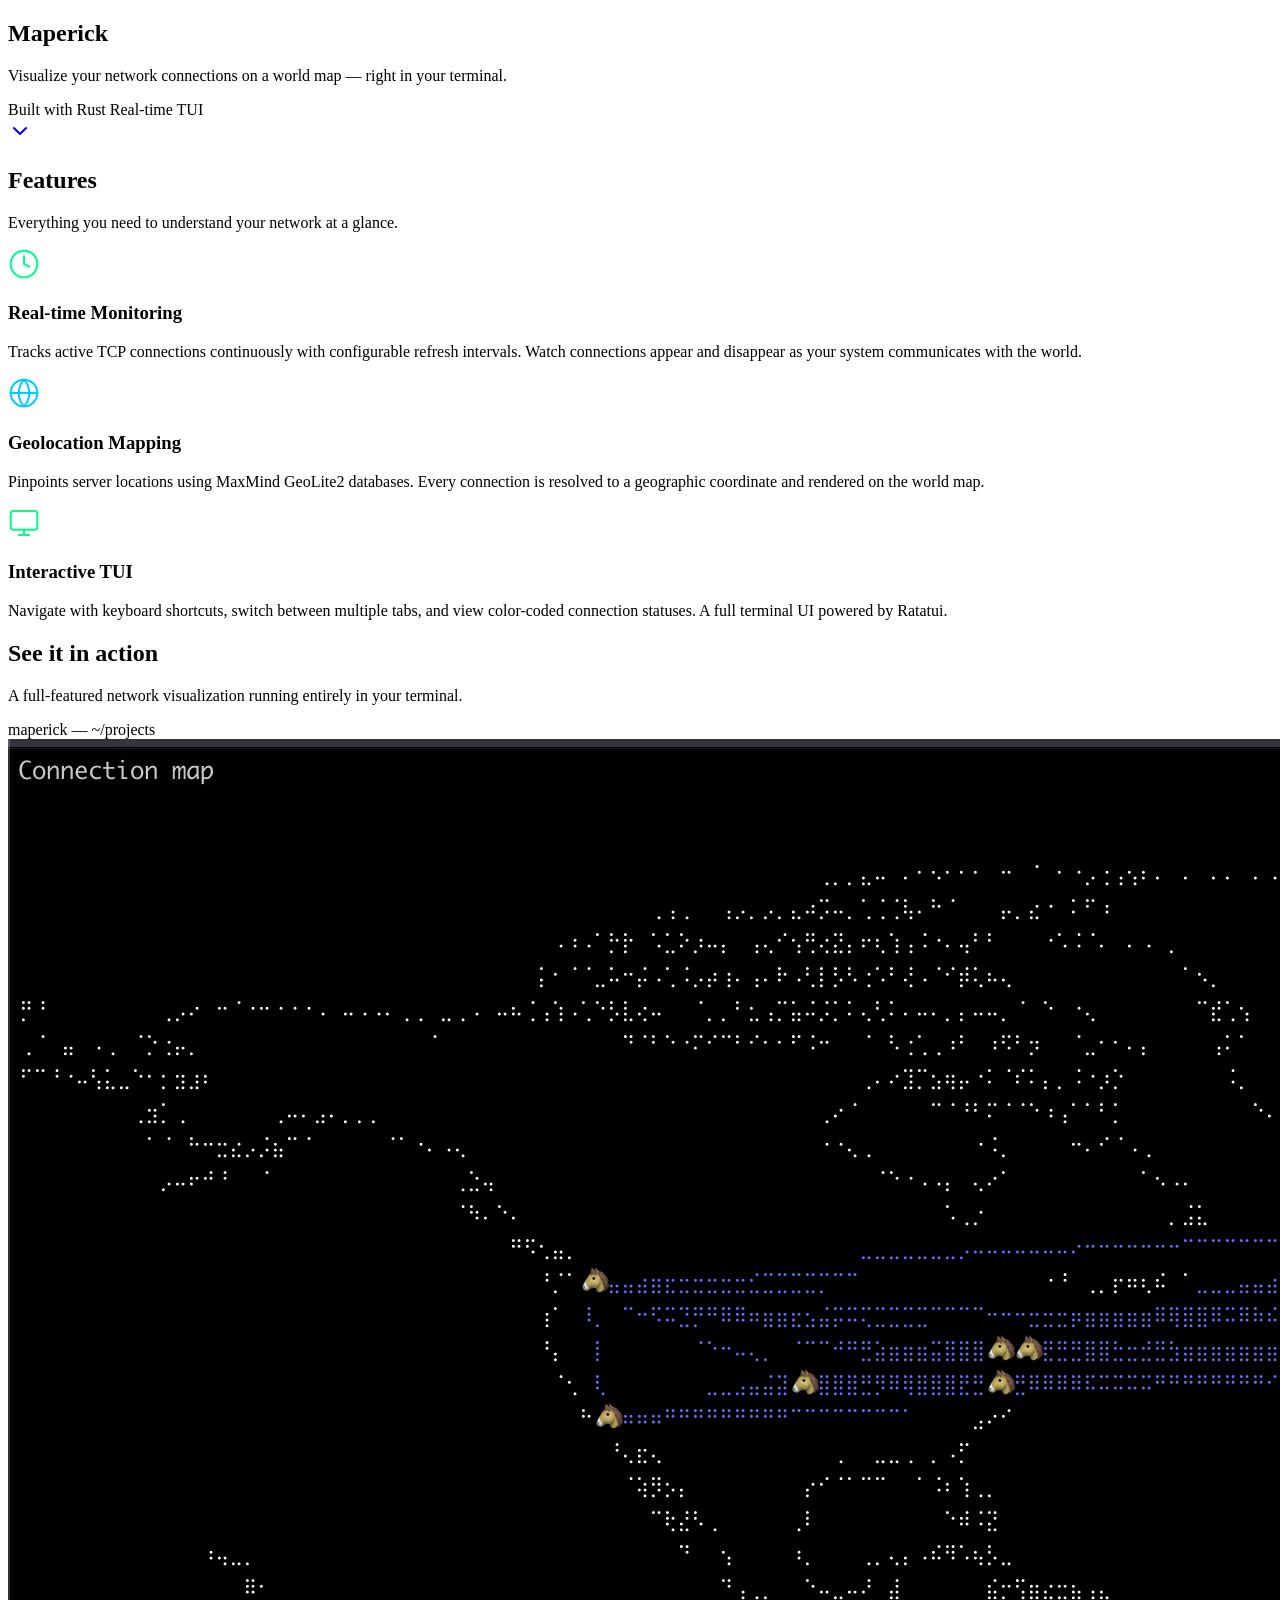
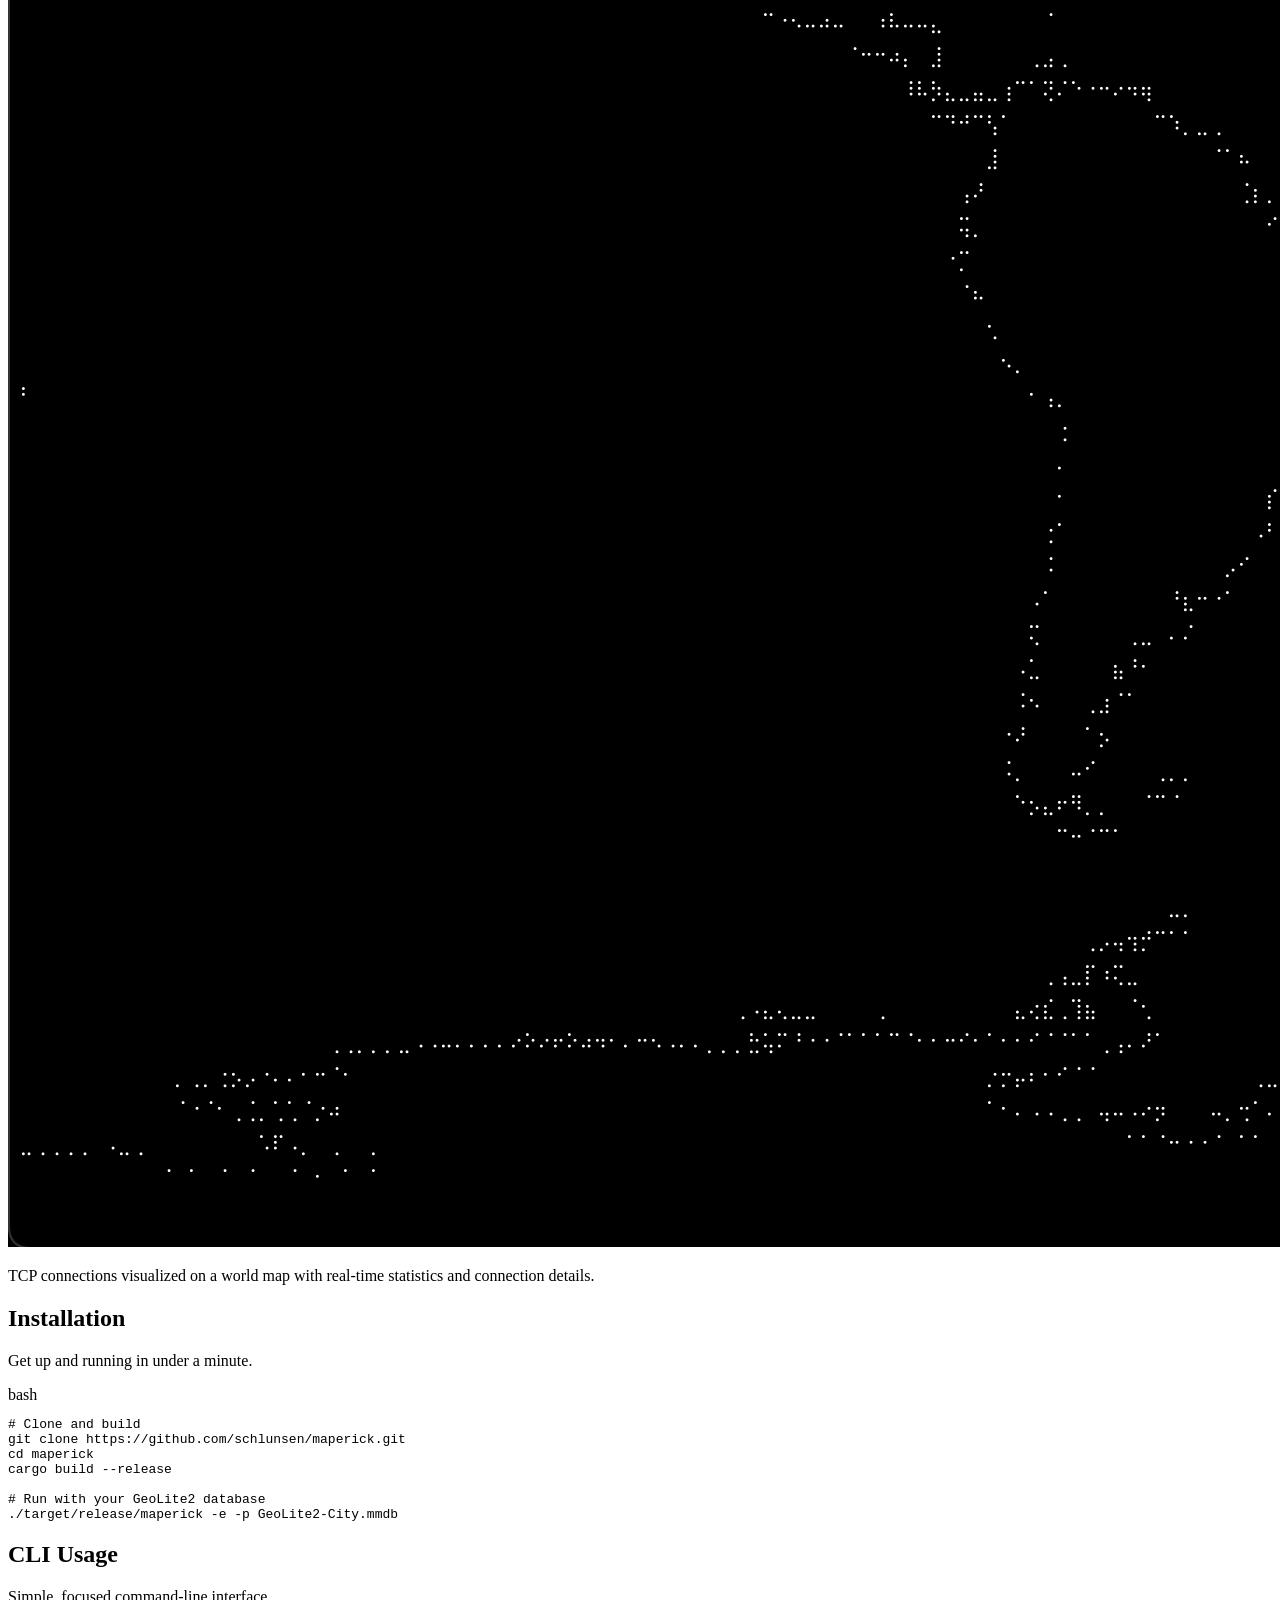
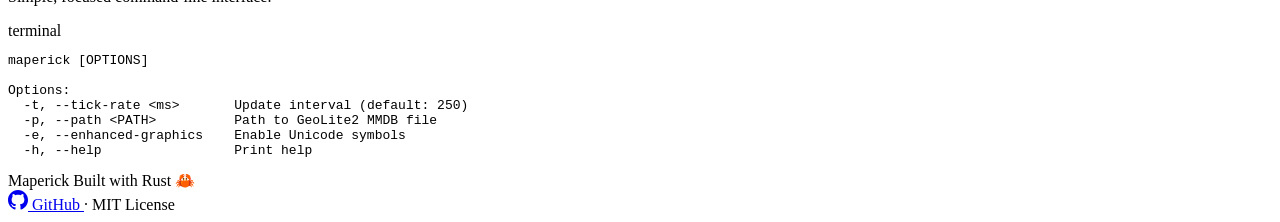
==== docs/index.html @ 67918efa "Merge update-deps: resolve Cargo.toml conflicts, combine ratatui + dep updates Co-Authored-By: Claud" ====
<!DOCTYPE html>
<html lang="en">
<head>
  <meta charset="UTF-8">
  <meta name="viewport" content="width=device-width, initial-scale=1.0">
  <title>Maperick — Visualize TCP Connections on a World Map</title>
  <meta name="description" content="A Rust CLI/TUI tool that visualizes active TCP connections on a world map in real-time, right in your terminal.">
  <meta name="keywords" content="rust, tui, terminal, tcp, network, geolocation, cli, world map, connections">
  <meta name="author" content="schlunsen">

  <!-- Open Graph -->
  <meta property="og:title" content="Maperick — Real-time TCP Connection Visualizer">
  <meta property="og:description" content="Visualize your network connections on a world map — right in your terminal. Built with Rust.">
  <meta property="og:type" content="website">
  <meta property="og:image" content=".github/screenshot.png">

  <!-- Favicon: globe emoji as SVG data URI -->
  <link rel="icon" href="data:image/svg+xml,<svg xmlns='http://www.w3.org/2000/svg' viewBox='0 0 100 100'><text y='.9em' font-size='90'>🌍</text></svg>">

  <!-- Google Fonts: Inter -->
  <link rel="preconnect" href="https://fonts.googleapis.com">
  <link rel="preconnect" href="https://fonts.gstatic.com" crossorigin>
  <link href="https://fonts.googleapis.com/css2?family=Inter:wght@300;400;500;600;700;800&family=JetBrains+Mono:wght@400;500&display=swap" rel="stylesheet">

  <link rel="stylesheet" href="css/style.css">
</head>
<body>

  <!-- ========== HERO ========== -->
  <section id="hero" class="hero">
    <div id="globe-container"></div>
    <div class="hero-content">
      <h1 class="hero-title">Maperick</h1>
      <p class="hero-tagline">Visualize your network connections on a world map &mdash; right in your terminal.</p>
      <div class="hero-badges">
        <span class="badge">Built with Rust</span>
        <span class="badge badge-accent">Real-time TUI</span>
      </div>
      <a href="#features" class="scroll-indicator" aria-label="Scroll down">
        <svg width="24" height="24" viewBox="0 0 24 24" fill="none" stroke="currentColor" stroke-width="2" stroke-linecap="round" stroke-linejoin="round">
          <polyline points="6 9 12 15 18 9"></polyline>
        </svg>
      </a>
    </div>
  </section>

  <!-- ========== FEATURES ========== -->
  <section id="features" class="section features">
    <div class="container">
      <h2 class="section-title">Features</h2>
      <p class="section-subtitle">Everything you need to understand your network at a glance.</p>
      <div class="features-grid">
        <div class="feature-card fade-in">
          <div class="feature-icon">
            <svg width="32" height="32" viewBox="0 0 24 24" fill="none" stroke="#00ff88" stroke-width="1.5" stroke-linecap="round" stroke-linejoin="round">
              <circle cx="12" cy="12" r="10"></circle>
              <polyline points="12 6 12 12 16 14"></polyline>
            </svg>
          </div>
          <h3>Real-time Monitoring</h3>
          <p>Tracks active TCP connections continuously with configurable refresh intervals. Watch connections appear and disappear as your system communicates with the world.</p>
        </div>
        <div class="feature-card fade-in">
          <div class="feature-icon">
            <svg width="32" height="32" viewBox="0 0 24 24" fill="none" stroke="#00ccff" stroke-width="1.5" stroke-linecap="round" stroke-linejoin="round">
              <circle cx="12" cy="12" r="10"></circle>
              <line x1="2" y1="12" x2="22" y2="12"></line>
              <path d="M12 2a15.3 15.3 0 0 1 4 10 15.3 15.3 0 0 1-4 10 15.3 15.3 0 0 1-4-10 15.3 15.3 0 0 1 4-10z"></path>
            </svg>
          </div>
          <h3>Geolocation Mapping</h3>
          <p>Pinpoints server locations using MaxMind GeoLite2 databases. Every connection is resolved to a geographic coordinate and rendered on the world map.</p>
        </div>
        <div class="feature-card fade-in">
          <div class="feature-icon">
            <svg width="32" height="32" viewBox="0 0 24 24" fill="none" stroke="#00ff88" stroke-width="1.5" stroke-linecap="round" stroke-linejoin="round">
              <rect x="2" y="3" width="20" height="14" rx="2" ry="2"></rect>
              <line x1="8" y1="21" x2="16" y2="21"></line>
              <line x1="12" y1="17" x2="12" y2="21"></line>
            </svg>
          </div>
          <h3>Interactive TUI</h3>
          <p>Navigate with keyboard shortcuts, switch between multiple tabs, and view color-coded connection statuses. A full terminal UI powered by Ratatui.</p>
        </div>
      </div>
    </div>
  </section>

  <!-- ========== DEMO / SCREENSHOT ========== -->
  <section id="demo" class="section demo">
    <div class="container">
      <h2 class="section-title">See it in action</h2>
      <p class="section-subtitle">A full-featured network visualization running entirely in your terminal.</p>
      <div class="terminal-window fade-in">
        <div class="terminal-header">
          <div class="terminal-dots">
            <span class="dot dot-red"></span>
            <span class="dot dot-yellow"></span>
            <span class="dot dot-green"></span>
          </div>
          <span class="terminal-title">maperick &mdash; ~/projects</span>
        </div>
        <div class="terminal-body">
          <img src="../.github/screenshot.png" alt="Maperick TUI showing a world map with active TCP connections, connection table, and network statistics" class="screenshot">
        </div>
      </div>
      <p class="caption">TCP connections visualized on a world map with real-time statistics and connection details.</p>
    </div>
  </section>

  <!-- ========== INSTALLATION ========== -->
  <section id="installation" class="section installation">
    <div class="container">
      <h2 class="section-title">Installation</h2>
      <p class="section-subtitle">Get up and running in under a minute.</p>
      <div class="code-window fade-in">
        <div class="code-header">
          <div class="terminal-dots">
            <span class="dot dot-red"></span>
            <span class="dot dot-yellow"></span>
            <span class="dot dot-green"></span>
          </div>
          <span class="code-lang">bash</span>
        </div>
        <pre class="code-block"><code><span class="code-comment"># Clone and build</span>
<span class="code-cmd">git clone</span> https://github.com/schlunsen/maperick.git
<span class="code-cmd">cd</span> maperick
<span class="code-cmd">cargo build</span> --release

<span class="code-comment"># Run with your GeoLite2 database</span>
<span class="code-cmd">./target/release/maperick</span> -e -p GeoLite2-City.mmdb</code></pre>
      </div>
    </div>
  </section>

  <!-- ========== CLI USAGE ========== -->
  <section id="usage" class="section usage">
    <div class="container">
      <h2 class="section-title">CLI Usage</h2>
      <p class="section-subtitle">Simple, focused command-line interface.</p>
      <div class="code-window fade-in">
        <div class="code-header">
          <div class="terminal-dots">
            <span class="dot dot-red"></span>
            <span class="dot dot-yellow"></span>
            <span class="dot dot-green"></span>
          </div>
          <span class="code-lang">terminal</span>
        </div>
        <pre class="code-block"><code><span class="code-cmd">maperick</span> [OPTIONS]

<span class="code-heading">Options:</span>
  <span class="code-flag">-t, --tick-rate</span> <span class="code-arg">&lt;ms&gt;</span>       Update interval <span class="code-comment">(default: 250)</span>
  <span class="code-flag">-p, --path</span> <span class="code-arg">&lt;PATH&gt;</span>          Path to GeoLite2 MMDB file
  <span class="code-flag">-e, --enhanced-graphics</span>    Enable Unicode symbols
  <span class="code-flag">-h, --help</span>                 Print help</code></pre>
      </div>
    </div>
  </section>

  <!-- ========== FOOTER ========== -->
  <footer class="footer">
    <div class="container footer-inner">
      <div class="footer-brand">
        <span class="footer-logo">Maperick</span>
        <span class="footer-rust">Built with Rust 🦀</span>
      </div>
      <div class="footer-links">
        <a href="https://github.com/schlunsen/maperick" class="footer-link" target="_blank" rel="noopener noreferrer">
          <svg width="20" height="20" viewBox="0 0 24 24" fill="currentColor">
            <path d="M12 0c-6.626 0-12 5.373-12 12 0 5.302 3.438 9.8 8.207 11.387.599.111.793-.261.793-.577v-2.234c-3.338.726-4.033-1.416-4.033-1.416-.546-1.387-1.333-1.756-1.333-1.756-1.089-.745.083-.729.083-.729 1.205.084 1.839 1.237 1.839 1.237 1.07 1.834 2.807 1.304 3.492.997.107-.775.418-1.305.762-1.604-2.665-.305-5.467-1.334-5.467-5.931 0-1.311.469-2.381 1.236-3.221-.124-.303-.535-1.524.117-3.176 0 0 1.008-.322 3.301 1.23.957-.266 1.983-.399 3.003-.404 1.02.005 2.047.138 3.006.404 2.291-1.552 3.297-1.23 3.297-1.23.653 1.653.242 2.874.118 3.176.77.84 1.235 1.911 1.235 3.221 0 4.609-2.807 5.624-5.479 5.921.43.372.823 1.102.823 2.222v3.293c0 .319.192.694.801.576 4.765-1.589 8.199-6.086 8.199-11.386 0-6.627-5.373-12-12-12z"/>
          </svg>
          GitHub
        </a>
        <span class="footer-divider">&middot;</span>
        <span class="footer-license">MIT License</span>
      </div>
    </div>
  </footer>

  <!-- Three.js Globe -->
  <script type="module" src="js/globe.js"></script>

  <!-- Scroll-triggered fade-in animations -->
  <script>
    document.addEventListener('DOMContentLoaded', () => {
      const observer = new IntersectionObserver((entries) => {
        entries.forEach(entry => {
          if (entry.isIntersecting) {
            entry.target.classList.add('visible');
          }
        });
      }, { threshold: 0.1, rootMargin: '0px 0px -40px 0px' });

      document.querySelectorAll('.fade-in').forEach(el => observer.observe(el));
    });
  </script>

</body>
</html>
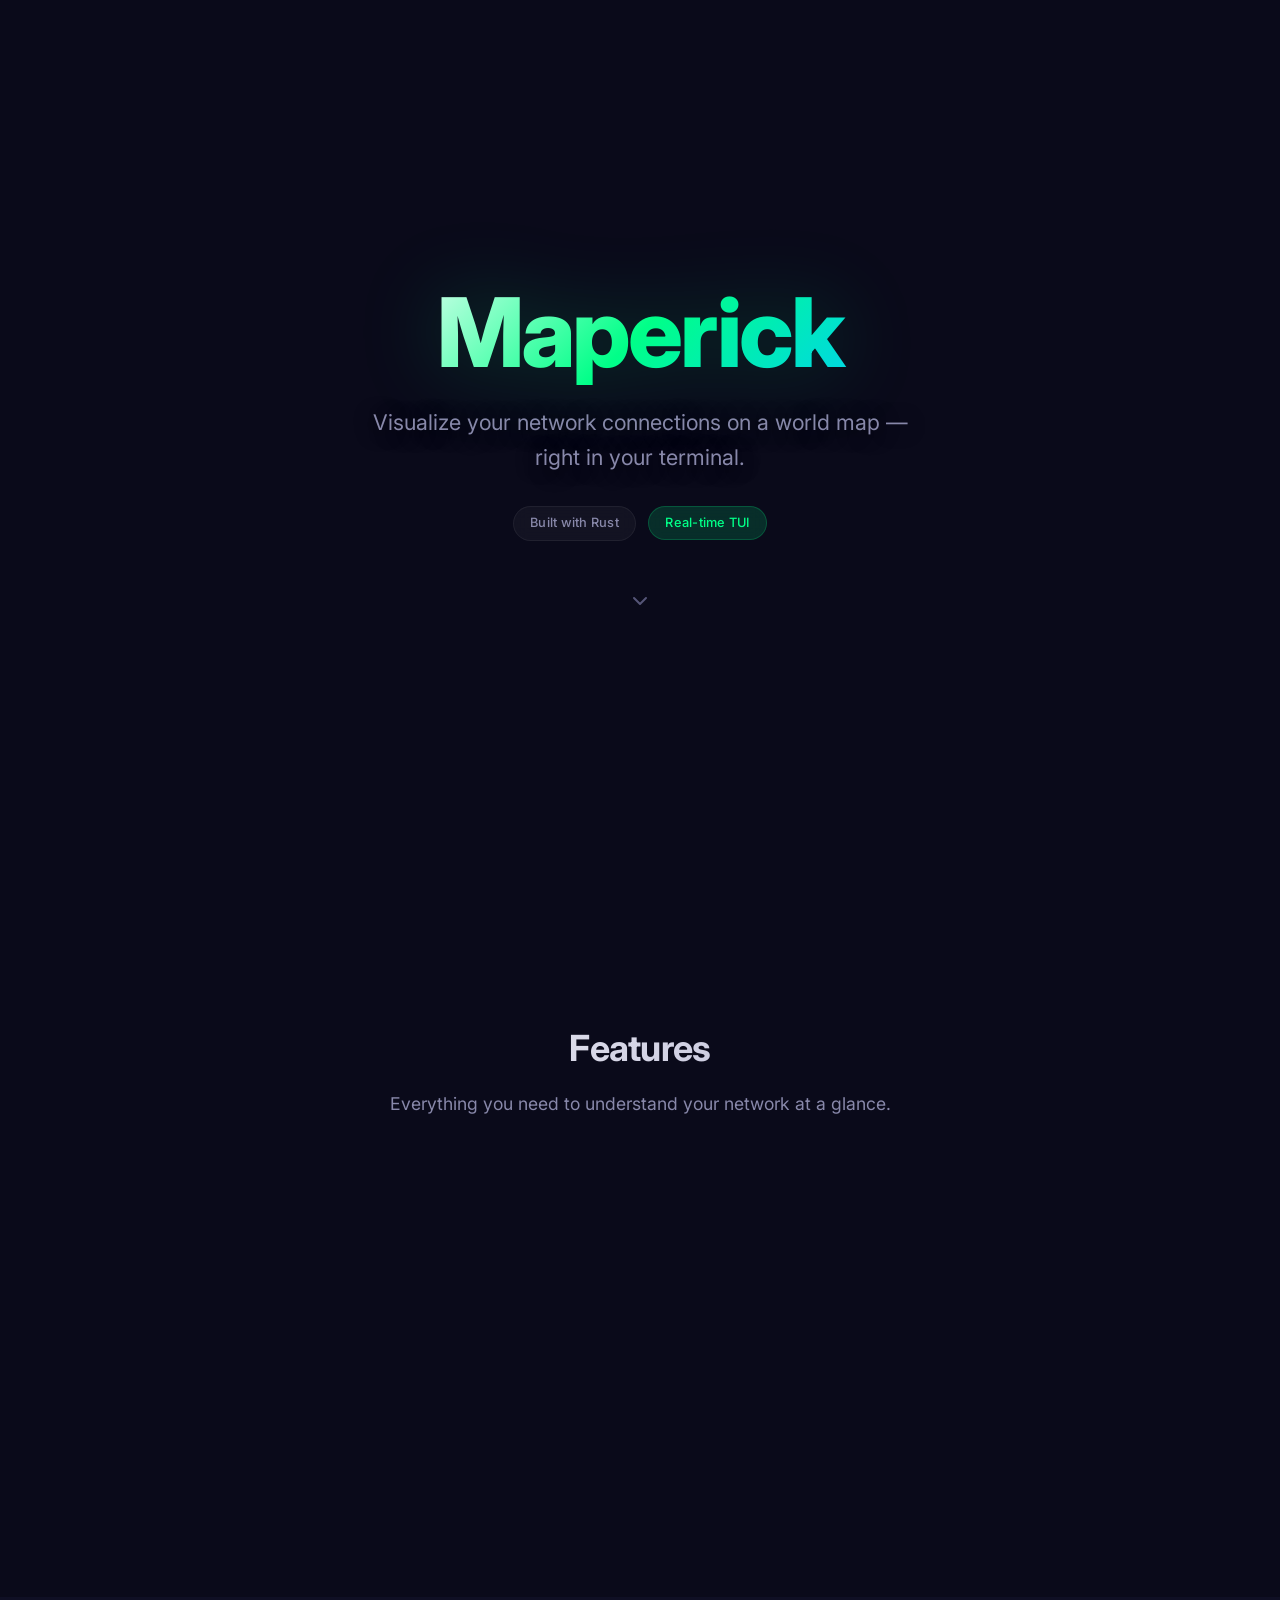
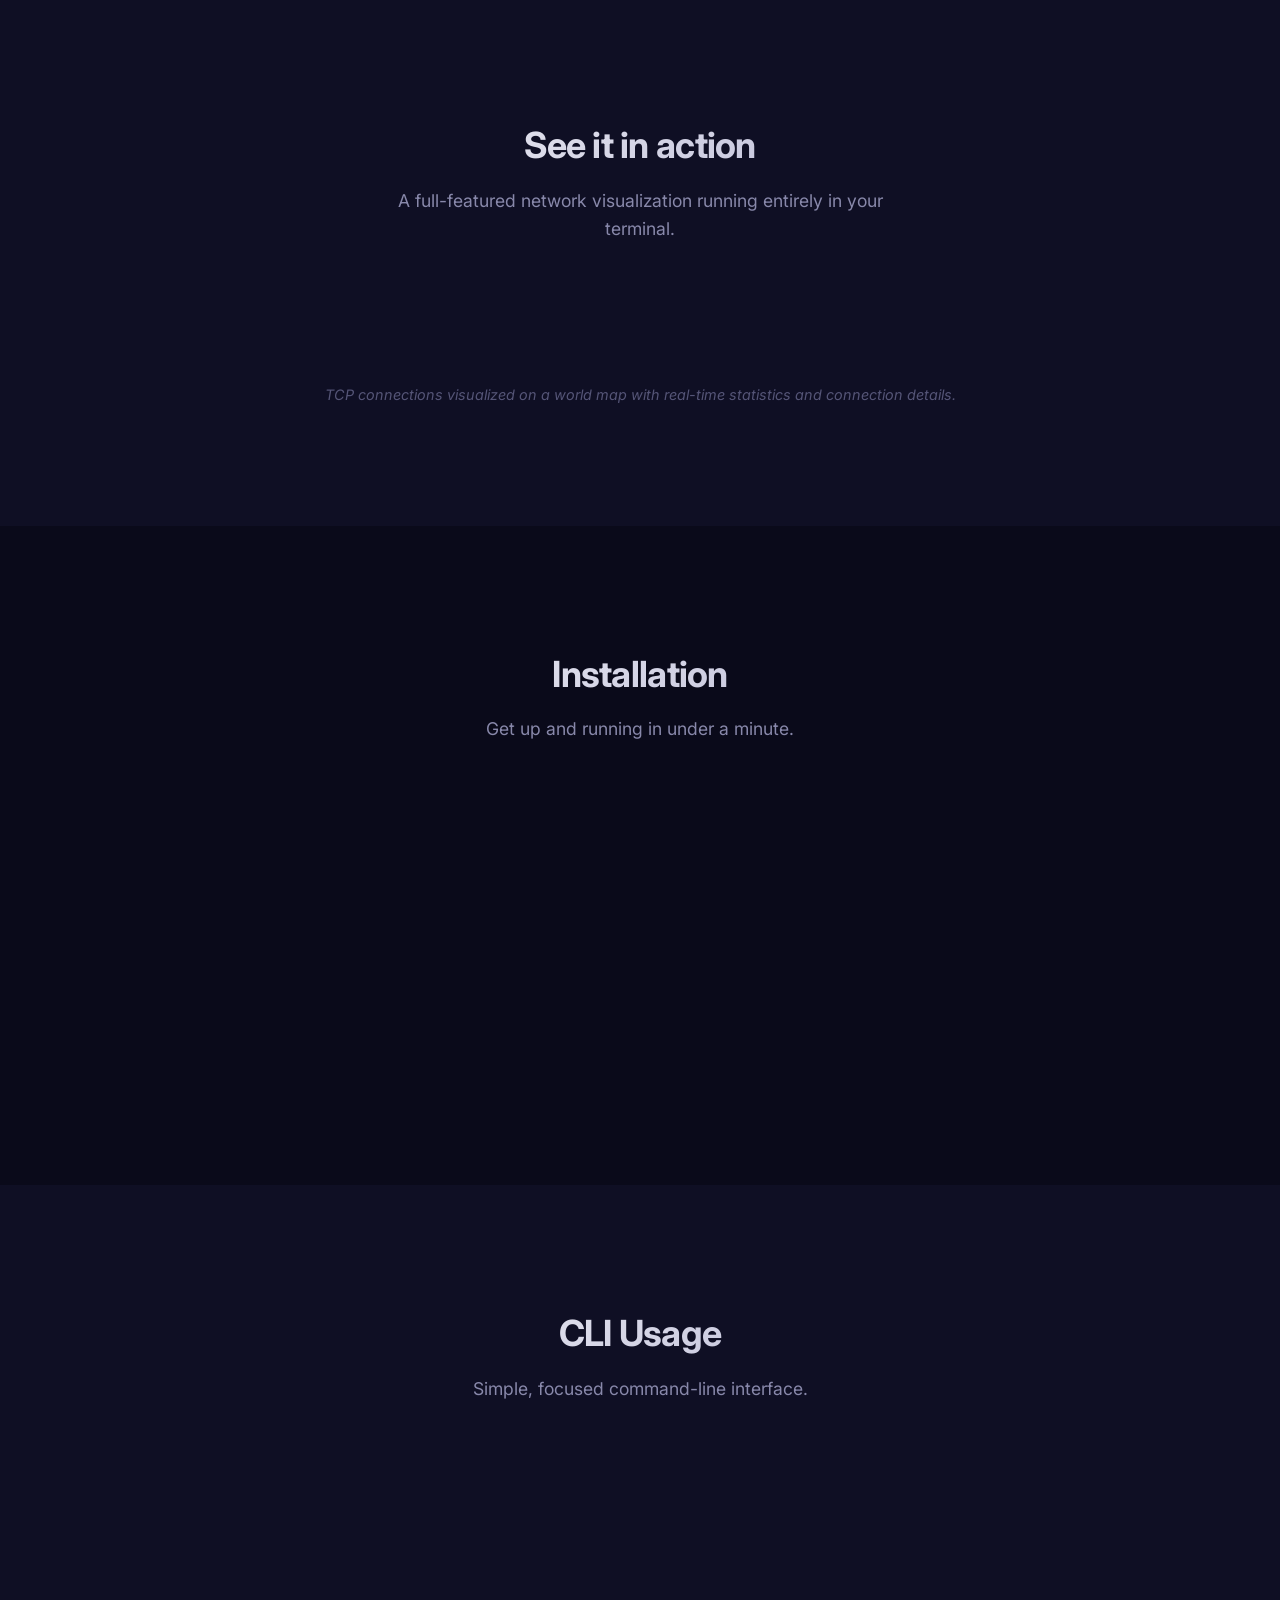
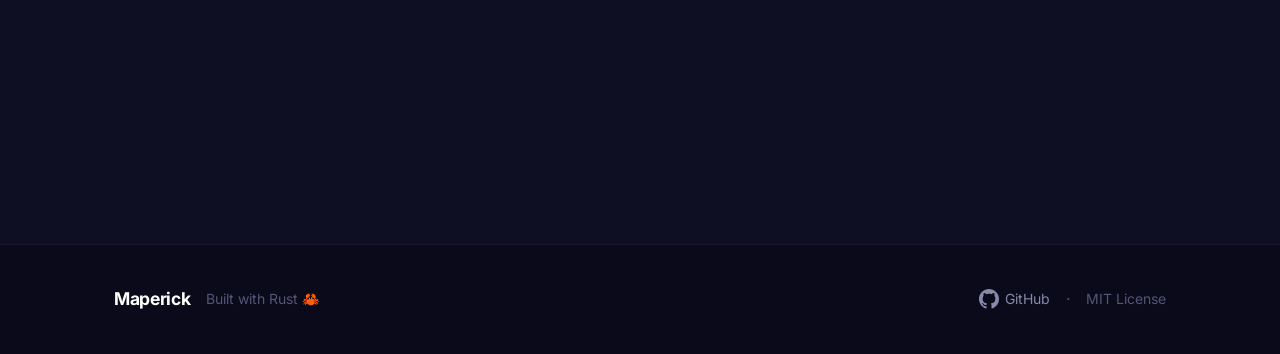
==== commit 7518ebb6: "Add CI modernization, rustfmt config, expanded gitignore, and clippy fixes - Modernize GitHub Action" ====
--- a/docs/index.html
+++ b/docs/index.html
@@ -101,7 +101,7 @@
           <span class="terminal-title">maperick &mdash; ~/projects</span>
         </div>
         <div class="terminal-body">
-          <img src="../.github/screenshot.png" alt="Maperick TUI showing a world map with active TCP connections, connection table, and network statistics" class="screenshot">
+          <img src="https://raw.githubusercontent.com/schlunsen/maperick/main/.github/screenshot.png" alt="Maperick TUI showing a world map with active TCP connections, connection table, and network statistics" class="screenshot">
         </div>
       </div>
       <p class="caption">TCP connections visualized on a world map with real-time statistics and connection details.</p>
@@ -178,12 +178,39 @@
     </div>
   </footer>
 
-  <!-- Three.js Globe -->
-  <script type="module" src="js/globe.js"></script>
-
-  <!-- Scroll-triggered fade-in animations -->
-  <script>
+  <!-- Main entry: globe + animations -->
+  <script type="module">
+    import { initGlobe } from './js/globe.js';
+    import { initAnimations, createGlobeScrollHandler } from './js/animations.js';
+
     document.addEventListener('DOMContentLoaded', () => {
+      // Create canvas inside the globe container
+      const container = document.getElementById('globe-container');
+      if (container) {
+        const canvas = document.createElement('canvas');
+        canvas.id = 'globe-canvas';
+        container.appendChild(canvas);
+        const globe = initGlobe(canvas);
+
+        // Wire globe scroll handler
+        if (globe) {
+          const globeScroll = createGlobeScrollHandler({
+            globeElement: container,
+            setRotationSpeed: (factor) => {
+              // Adjust the auto-rotation based on scroll
+              globe.globeGroup.userData.rotationFactor = factor;
+            },
+          });
+          window.addEventListener('scroll', () => {
+            globeScroll(window.scrollY);
+          }, { passive: true });
+        }
+      }
+
+      // Init all scroll animations
+      initAnimations();
+
+      // Also handle the .fade-in elements (from CSS agent)
       const observer = new IntersectionObserver((entries) => {
         entries.forEach(entry => {
           if (entry.isIntersecting) {
@@ -191,7 +218,6 @@
           }
         });
       }, { threshold: 0.1, rootMargin: '0px 0px -40px 0px' });
-
       document.querySelectorAll('.fade-in').forEach(el => observer.observe(el));
     });
   </script>
--- a/docs/css/style.css
+++ b/docs/css/style.css
@@ -0,0 +1,642 @@
+/* ============================================
+   Maperick Landing Page — Style System
+   ============================================ */
+
+/* ---------- Reset & Base ---------- */
+*,
+*::before,
+*::after {
+  margin: 0;
+  padding: 0;
+  box-sizing: border-box;
+}
+
+html {
+  scroll-behavior: smooth;
+  font-size: 16px;
+}
+
+body {
+  font-family: 'Inter', system-ui, -apple-system, BlinkMacSystemFont, sans-serif;
+  background: #0a0a1a;
+  color: #e0e0e0;
+  line-height: 1.6;
+  overflow-x: hidden;
+  -webkit-font-smoothing: antialiased;
+  -moz-osx-font-smoothing: grayscale;
+}
+
+/* ---------- Design Tokens ---------- */
+:root {
+  --bg-primary: #0a0a1a;
+  --bg-surface: #0f0f24;
+  --bg-card: rgba(15, 15, 36, 0.7);
+  --bg-terminal: #1a1a2e;
+  --text-primary: #e0e0e0;
+  --text-secondary: #8888aa;
+  --text-muted: #555577;
+  --accent-green: #00ff88;
+  --accent-cyan: #00ccff;
+  --accent-green-dim: rgba(0, 255, 136, 0.15);
+  --accent-cyan-dim: rgba(0, 204, 255, 0.1);
+  --border-subtle: rgba(255, 255, 255, 0.06);
+  --border-glow: rgba(0, 255, 136, 0.2);
+  --radius-sm: 8px;
+  --radius-md: 12px;
+  --radius-lg: 16px;
+  --container-max: 1100px;
+  --section-pad: 120px;
+}
+
+/* ---------- Utility ---------- */
+.container {
+  max-width: var(--container-max);
+  margin: 0 auto;
+  padding: 0 24px;
+}
+
+/* ---------- Section Common ---------- */
+.section {
+  padding: var(--section-pad) 0;
+  position: relative;
+}
+
+.section-title {
+  font-size: 2.25rem;
+  font-weight: 700;
+  text-align: center;
+  margin-bottom: 12px;
+  letter-spacing: -0.02em;
+  background: linear-gradient(135deg, #ffffff 0%, #aaaacc 100%);
+  -webkit-background-clip: text;
+  -webkit-text-fill-color: transparent;
+  background-clip: text;
+}
+
+.section-subtitle {
+  text-align: center;
+  color: var(--text-secondary);
+  font-size: 1.1rem;
+  max-width: 540px;
+  margin: 0 auto 56px;
+  font-weight: 400;
+}
+
+/* ============================================
+   HERO
+   ============================================ */
+.hero {
+  position: relative;
+  height: 100vh;
+  min-height: 600px;
+  display: flex;
+  align-items: center;
+  justify-content: center;
+  overflow: hidden;
+}
+
+#globe-container {
+  position: absolute;
+  inset: 0;
+  z-index: 0;
+  opacity: 0.55;
+}
+
+#globe-container canvas {
+  width: 100% !important;
+  height: 100% !important;
+}
+
+/* Gradient overlay so text is readable even without globe */
+.hero::after {
+  content: '';
+  position: absolute;
+  inset: 0;
+  background:
+    radial-gradient(ellipse at 50% 40%, transparent 30%, var(--bg-primary) 75%),
+    linear-gradient(to bottom, transparent 60%, var(--bg-primary) 100%);
+  z-index: 1;
+  pointer-events: none;
+}
+
+.hero-content {
+  position: relative;
+  z-index: 2;
+  text-align: center;
+  padding: 0 24px;
+}
+
+/* Pulsing glow on title */
+.hero-title {
+  font-size: clamp(3.5rem, 8vw, 6rem);
+  font-weight: 800;
+  letter-spacing: -0.03em;
+  line-height: 1.1;
+  margin-bottom: 20px;
+  background: linear-gradient(135deg, #ffffff 0%, var(--accent-green) 50%, var(--accent-cyan) 100%);
+  -webkit-background-clip: text;
+  -webkit-text-fill-color: transparent;
+  background-clip: text;
+  text-shadow: none;
+  animation: titleGlow 4s ease-in-out infinite;
+  filter: drop-shadow(0 0 40px rgba(0, 255, 136, 0.2));
+}
+
+@keyframes titleGlow {
+  0%, 100% { filter: drop-shadow(0 0 30px rgba(0, 255, 136, 0.15)); }
+  50% { filter: drop-shadow(0 0 60px rgba(0, 255, 136, 0.35)); }
+}
+
+.hero-tagline {
+  font-size: clamp(1.1rem, 2.5vw, 1.35rem);
+  color: var(--text-secondary);
+  font-weight: 400;
+  max-width: 560px;
+  margin: 0 auto 32px;
+  text-shadow: 0 2px 20px rgba(0, 0, 0, 0.8);
+}
+
+.hero-badges {
+  display: flex;
+  gap: 12px;
+  justify-content: center;
+  margin-bottom: 48px;
+  flex-wrap: wrap;
+}
+
+.badge {
+  padding: 6px 16px;
+  border-radius: 100px;
+  font-size: 0.8rem;
+  font-weight: 500;
+  letter-spacing: 0.02em;
+  border: 1px solid var(--border-subtle);
+  background: rgba(255, 255, 255, 0.04);
+  color: var(--text-secondary);
+  backdrop-filter: blur(8px);
+}
+
+.badge-accent {
+  border-color: var(--border-glow);
+  color: var(--accent-green);
+  background: var(--accent-green-dim);
+}
+
+/* Scroll indicator */
+.scroll-indicator {
+  display: inline-flex;
+  color: var(--text-muted);
+  animation: bounce 2.5s ease-in-out infinite;
+  text-decoration: none;
+  transition: color 0.3s;
+}
+
+.scroll-indicator:hover {
+  color: var(--accent-green);
+}
+
+@keyframes bounce {
+  0%, 20%, 50%, 80%, 100% { transform: translateY(0); }
+  40% { transform: translateY(8px); }
+  60% { transform: translateY(4px); }
+}
+
+/* ============================================
+   FEATURES
+   ============================================ */
+.features {
+  background: var(--bg-primary);
+}
+
+.features-grid {
+  display: grid;
+  grid-template-columns: repeat(3, 1fr);
+  gap: 24px;
+}
+
+.feature-card {
+  background: var(--bg-card);
+  border: 1px solid var(--border-subtle);
+  border-radius: var(--radius-lg);
+  padding: 36px 28px;
+  backdrop-filter: blur(16px);
+  -webkit-backdrop-filter: blur(16px);
+  transition: transform 0.3s ease, border-color 0.3s ease, box-shadow 0.3s ease;
+}
+
+.feature-card:hover {
+  transform: translateY(-4px);
+  border-color: var(--border-glow);
+  box-shadow: 0 8px 40px rgba(0, 255, 136, 0.06);
+}
+
+.feature-icon {
+  margin-bottom: 20px;
+  width: 48px;
+  height: 48px;
+  display: flex;
+  align-items: center;
+  justify-content: center;
+  border-radius: var(--radius-sm);
+  background: var(--accent-green-dim);
+}
+
+.feature-card:nth-child(2) .feature-icon {
+  background: var(--accent-cyan-dim);
+}
+
+.feature-card h3 {
+  font-size: 1.15rem;
+  font-weight: 600;
+  margin-bottom: 10px;
+  color: #ffffff;
+  letter-spacing: -0.01em;
+}
+
+.feature-card p {
+  font-size: 0.925rem;
+  color: var(--text-secondary);
+  line-height: 1.65;
+}
+
+/* ============================================
+   DEMO / SCREENSHOT
+   ============================================ */
+.demo {
+  background: var(--bg-surface);
+}
+
+.terminal-window {
+  border-radius: var(--radius-lg);
+  overflow: hidden;
+  border: 1px solid var(--border-subtle);
+  box-shadow:
+    0 4px 24px rgba(0, 0, 0, 0.4),
+    0 0 0 1px rgba(255, 255, 255, 0.03);
+  max-width: 900px;
+  margin: 0 auto;
+}
+
+.terminal-header {
+  background: #16162a;
+  padding: 12px 16px;
+  display: flex;
+  align-items: center;
+  gap: 12px;
+  border-bottom: 1px solid var(--border-subtle);
+}
+
+.terminal-dots {
+  display: flex;
+  gap: 8px;
+}
+
+.dot {
+  width: 12px;
+  height: 12px;
+  border-radius: 50%;
+}
+
+.dot-red { background: #ff5f57; }
+.dot-yellow { background: #ffbd2e; }
+.dot-green { background: #28c840; }
+
+.terminal-title {
+  color: var(--text-muted);
+  font-size: 0.8rem;
+  font-family: 'JetBrains Mono', monospace;
+}
+
+.terminal-body {
+  background: var(--bg-terminal);
+  padding: 0;
+  line-height: 0;
+}
+
+.screenshot {
+  width: 100%;
+  height: auto;
+  display: block;
+}
+
+.caption {
+  text-align: center;
+  margin-top: 20px;
+  color: var(--text-muted);
+  font-size: 0.9rem;
+  font-style: italic;
+}
+
+/* ============================================
+   CODE WINDOWS (Installation & Usage)
+   ============================================ */
+.installation {
+  background: var(--bg-primary);
+}
+
+.usage {
+  background: var(--bg-surface);
+}
+
+.code-window {
+  border-radius: var(--radius-lg);
+  overflow: hidden;
+  border: 1px solid var(--border-subtle);
+  box-shadow: 0 4px 24px rgba(0, 0, 0, 0.3);
+  max-width: 700px;
+  margin: 0 auto;
+}
+
+.code-header {
+  background: #16162a;
+  padding: 12px 16px;
+  display: flex;
+  align-items: center;
+  justify-content: space-between;
+  border-bottom: 1px solid var(--border-subtle);
+}
+
+.code-lang {
+  color: var(--text-muted);
+  font-size: 0.75rem;
+  font-family: 'JetBrains Mono', monospace;
+  text-transform: uppercase;
+  letter-spacing: 0.06em;
+}
+
+.code-block {
+  background: var(--bg-terminal);
+  padding: 24px 28px;
+  overflow-x: auto;
+  font-family: 'JetBrains Mono', monospace;
+  font-size: 0.875rem;
+  line-height: 1.75;
+  color: var(--text-primary);
+  tab-size: 4;
+}
+
+.code-block code {
+  font-family: inherit;
+}
+
+/* Syntax highlight classes */
+.code-comment {
+  color: #555577;
+  font-style: italic;
+}
+
+.code-cmd {
+  color: var(--accent-green);
+  font-weight: 500;
+}
+
+.code-flag {
+  color: var(--accent-cyan);
+}
+
+.code-arg {
+  color: #ffbd2e;
+}
+
+.code-heading {
+  color: #ffffff;
+  font-weight: 600;
+}
+
+/* ============================================
+   FOOTER
+   ============================================ */
+.footer {
+  padding: 40px 0;
+  border-top: 1px solid var(--border-subtle);
+  background: var(--bg-primary);
+}
+
+.footer-inner {
+  display: flex;
+  align-items: center;
+  justify-content: space-between;
+  flex-wrap: wrap;
+  gap: 16px;
+}
+
+.footer-brand {
+  display: flex;
+  align-items: center;
+  gap: 16px;
+}
+
+.footer-logo {
+  font-weight: 700;
+  font-size: 1.1rem;
+  color: #ffffff;
+  letter-spacing: -0.02em;
+}
+
+.footer-rust {
+  color: var(--text-muted);
+  font-size: 0.875rem;
+}
+
+.footer-links {
+  display: flex;
+  align-items: center;
+  gap: 16px;
+}
+
+.footer-link {
+  display: inline-flex;
+  align-items: center;
+  gap: 6px;
+  color: var(--text-secondary);
+  text-decoration: none;
+  font-size: 0.875rem;
+  transition: color 0.2s;
+}
+
+.footer-link:hover {
+  color: var(--accent-green);
+}
+
+.footer-link svg {
+  flex-shrink: 0;
+}
+
+.footer-divider {
+  color: var(--text-muted);
+}
+
+.footer-license {
+  color: var(--text-muted);
+  font-size: 0.875rem;
+}
+
+/* ============================================
+   STICKY HEADER
+   ============================================ */
+.sticky-header {
+  position: fixed;
+  top: 0;
+  left: 0;
+  right: 0;
+  z-index: 100;
+  display: flex;
+  align-items: center;
+  justify-content: space-between;
+  padding: 12px 32px;
+  background: rgba(10, 10, 26, 0.75);
+  backdrop-filter: blur(16px);
+  -webkit-backdrop-filter: blur(16px);
+  border-bottom: 1px solid var(--border-subtle);
+  transform: translateY(-100%);
+  opacity: 0;
+  transition: transform 0.35s ease, opacity 0.35s ease;
+  pointer-events: none;
+}
+
+.sticky-header--visible {
+  transform: translateY(0);
+  opacity: 1;
+  pointer-events: auto;
+}
+
+.sticky-header__logo {
+  font-weight: 700;
+  font-size: 1rem;
+  color: #ffffff;
+  text-decoration: none;
+  letter-spacing: -0.02em;
+}
+
+.sticky-header__logo:hover {
+  color: var(--accent-green);
+}
+
+.sticky-header__github {
+  font-size: 0.85rem;
+  color: var(--text-secondary);
+  text-decoration: none;
+  transition: color 0.2s;
+}
+
+.sticky-header__github:hover {
+  color: var(--accent-green);
+}
+
+/* ============================================
+   TYPING CURSOR
+   ============================================ */
+.typing-cursor {
+  display: inline;
+  color: var(--accent-green);
+  animation: blink 1s step-end infinite;
+  font-family: 'JetBrains Mono', monospace;
+}
+
+@keyframes blink {
+  50% { opacity: 0; }
+}
+
+/* ============================================
+   FADE-IN ANIMATIONS
+   ============================================ */
+.fade-in {
+  opacity: 0;
+  transform: translateY(24px);
+  transition: opacity 0.7s ease, transform 0.7s ease;
+}
+
+.fade-in.visible {
+  opacity: 1;
+  transform: translateY(0);
+}
+
+/* Stagger feature cards */
+.feature-card.fade-in:nth-child(1) { transition-delay: 0s; }
+.feature-card.fade-in:nth-child(2) { transition-delay: 0.12s; }
+.feature-card.fade-in:nth-child(3) { transition-delay: 0.24s; }
+
+/* ============================================
+   RESPONSIVE
+   ============================================ */
+@media (max-width: 900px) {
+  :root {
+    --section-pad: 80px;
+  }
+
+  .features-grid {
+    grid-template-columns: 1fr;
+    max-width: 480px;
+    margin: 0 auto;
+  }
+
+  .section-title {
+    font-size: 1.75rem;
+  }
+
+  .section-subtitle {
+    font-size: 1rem;
+    margin-bottom: 40px;
+  }
+}
+
+@media (max-width: 600px) {
+  :root {
+    --section-pad: 60px;
+  }
+
+  .hero-title {
+    font-size: 2.75rem;
+  }
+
+  .hero-tagline {
+    font-size: 1rem;
+  }
+
+  .hero-badges {
+    margin-bottom: 36px;
+  }
+
+  .code-block {
+    padding: 16px 18px;
+    font-size: 0.8rem;
+  }
+
+  .feature-card {
+    padding: 28px 22px;
+  }
+
+  .footer-inner {
+    flex-direction: column;
+    text-align: center;
+  }
+
+  .footer-brand {
+    flex-direction: column;
+    gap: 8px;
+  }
+}
+
+/* ---------- Selection ---------- */
+::selection {
+  background: rgba(0, 255, 136, 0.25);
+  color: #ffffff;
+}
+
+/* ---------- Scrollbar ---------- */
+::-webkit-scrollbar {
+  width: 8px;
+}
+
+::-webkit-scrollbar-track {
+  background: var(--bg-primary);
+}
+
+::-webkit-scrollbar-thumb {
+  background: #222244;
+  border-radius: 4px;
+}
+
+::-webkit-scrollbar-thumb:hover {
+  background: #333366;
+}
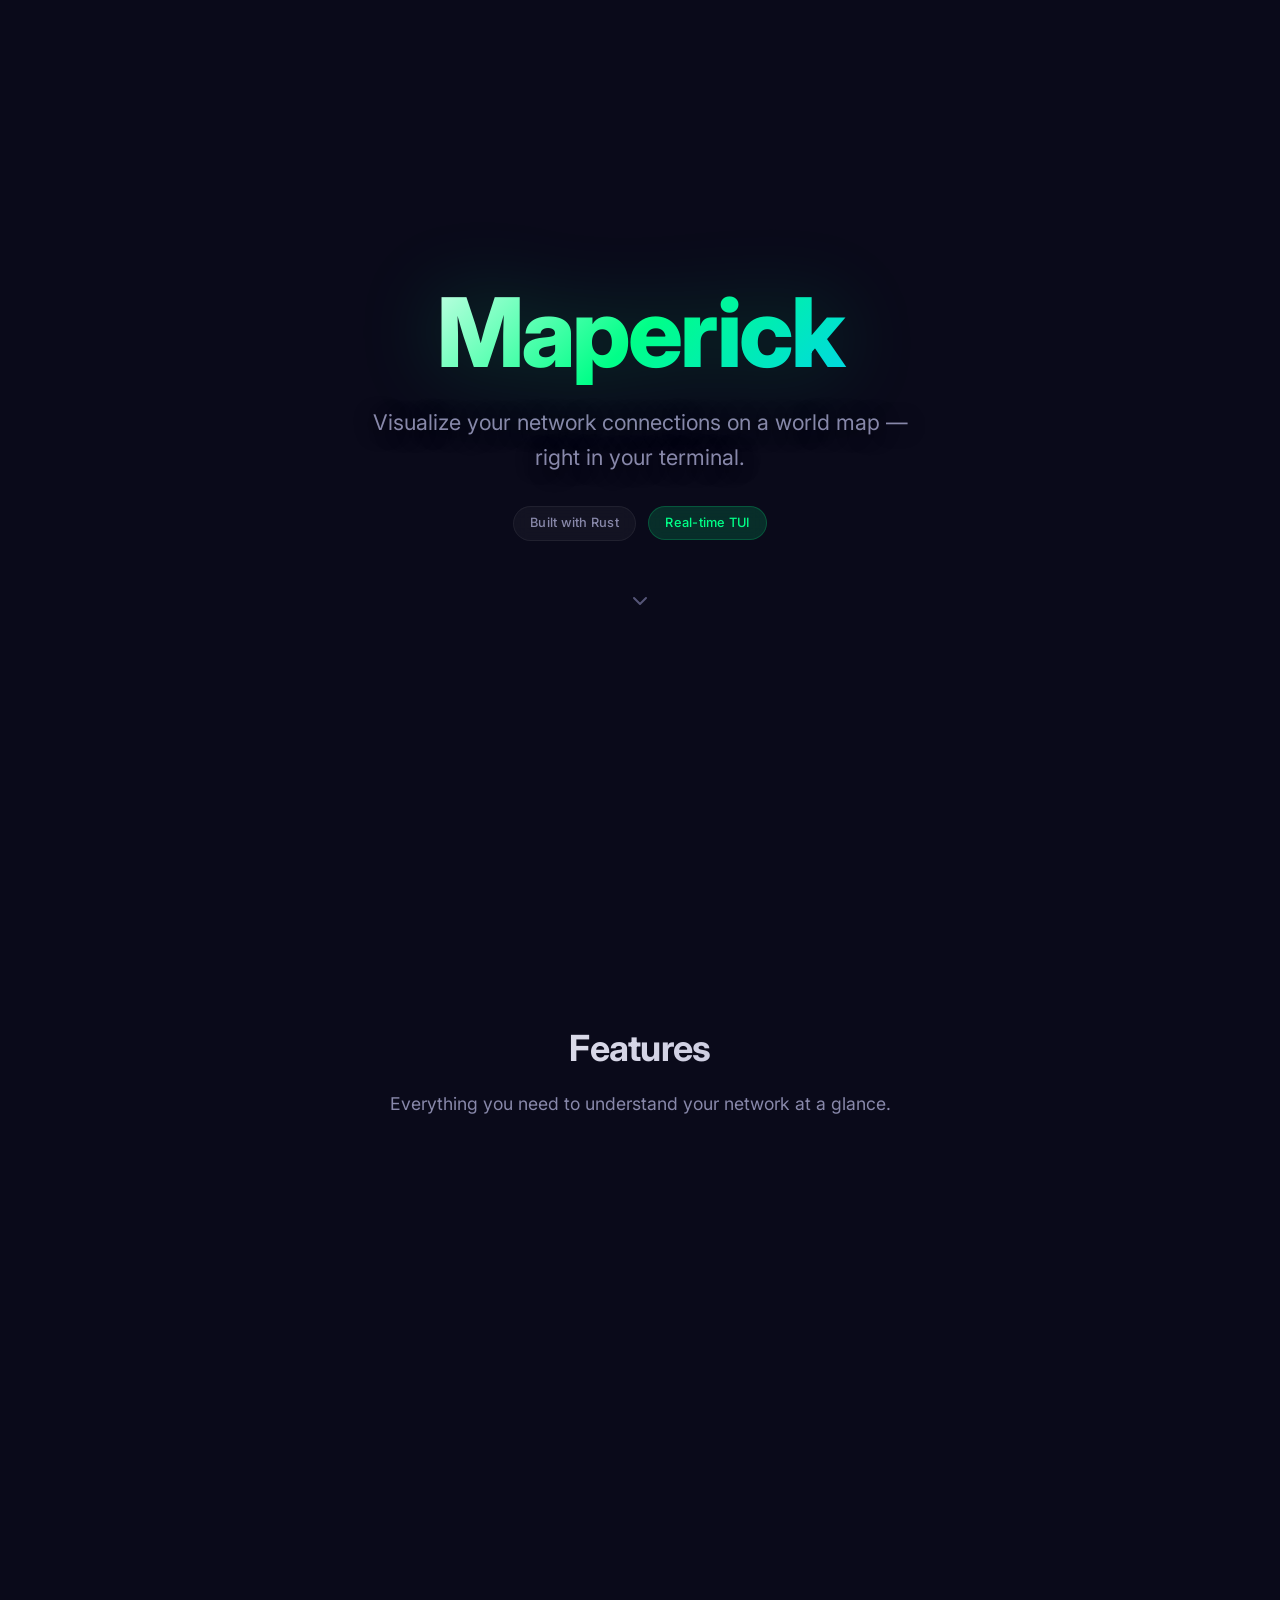
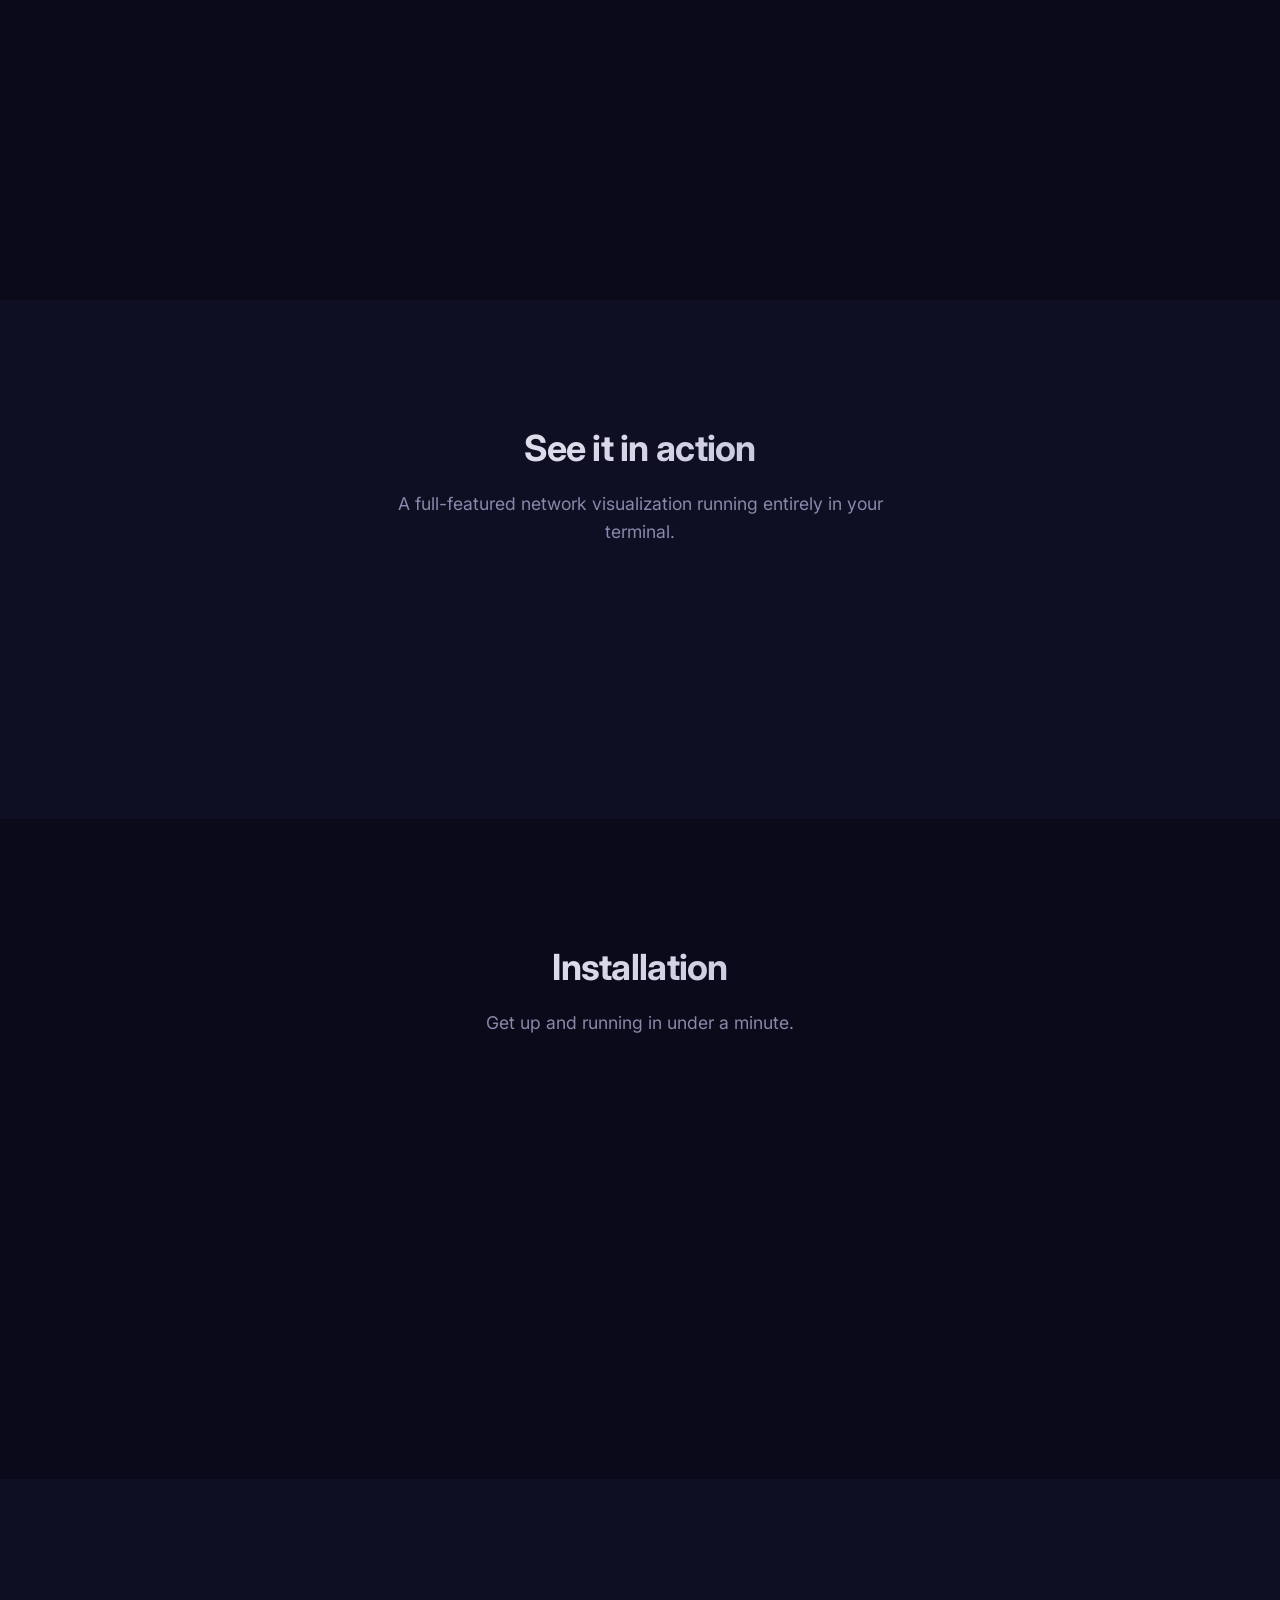
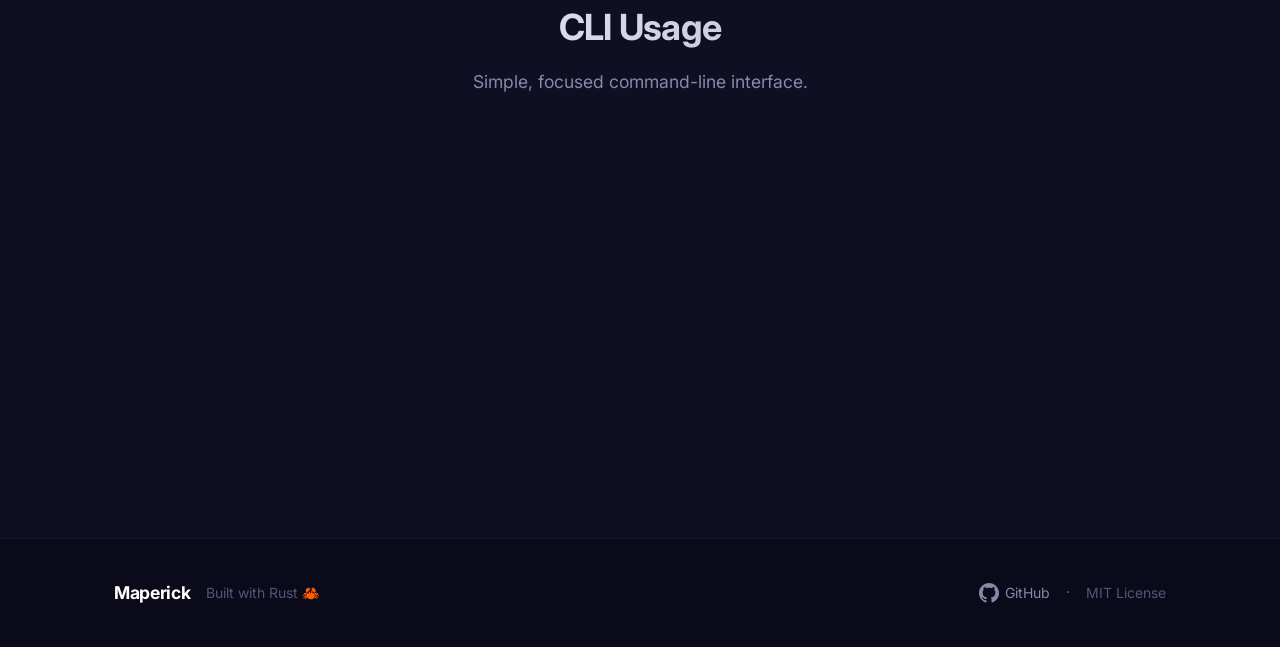
==== commit 4502b9c3: "Update GitHub Pages with new screenshots and features - Add screenshots grid showing Map, Servers, a" ====
--- a/docs/index.html
+++ b/docs/index.html
@@ -74,6 +74,16 @@
         <div class="feature-card fade-in">
           <div class="feature-icon">
             <svg width="32" height="32" viewBox="0 0 24 24" fill="none" stroke="#00ff88" stroke-width="1.5" stroke-linecap="round" stroke-linejoin="round">
+              <path d="M12 20h9"></path>
+              <path d="M16.5 3.5a2.121 2.121 0 0 1 3 3L7 19l-4 1 1-4L16.5 3.5z"></path>
+            </svg>
+          </div>
+          <h3>Connection History</h3>
+          <p>Persists all-time connection statistics in a local SQLite database. Track which IPs you've connected to, when, and how often &mdash; across sessions.</p>
+        </div>
+        <div class="feature-card fade-in">
+          <div class="feature-icon">
+            <svg width="32" height="32" viewBox="0 0 24 24" fill="none" stroke="#00ccff" stroke-width="1.5" stroke-linecap="round" stroke-linejoin="round">
               <rect x="2" y="3" width="20" height="14" rx="2" ry="2"></rect>
               <line x1="8" y1="21" x2="16" y2="21"></line>
               <line x1="12" y1="17" x2="12" y2="21"></line>
@@ -82,6 +92,29 @@
           <h3>Interactive TUI</h3>
           <p>Navigate with keyboard shortcuts, switch between multiple tabs, and view color-coded connection statuses. A full terminal UI powered by Ratatui.</p>
         </div>
+        <div class="feature-card fade-in">
+          <div class="feature-icon">
+            <svg width="32" height="32" viewBox="0 0 24 24" fill="none" stroke="#00ff88" stroke-width="1.5" stroke-linecap="round" stroke-linejoin="round">
+              <rect x="3" y="3" width="7" height="7"></rect>
+              <rect x="14" y="3" width="7" height="7"></rect>
+              <rect x="14" y="14" width="7" height="7"></rect>
+              <rect x="3" y="14" width="7" height="7"></rect>
+            </svg>
+          </div>
+          <h3>Per-Process Tracking</h3>
+          <p>See which processes are making connections. The Processes tab shows a split view with per-process connection maps and statistics.</p>
+        </div>
+        <div class="feature-card fade-in">
+          <div class="feature-icon">
+            <svg width="32" height="32" viewBox="0 0 24 24" fill="none" stroke="#00ccff" stroke-width="1.5" stroke-linecap="round" stroke-linejoin="round">
+              <path d="M21 15v4a2 2 0 0 1-2 2H5a2 2 0 0 1-2-2v-4"></path>
+              <polyline points="7 10 12 15 17 10"></polyline>
+              <line x1="12" y1="15" x2="12" y2="3"></line>
+            </svg>
+          </div>
+          <h3>Auto GeoIP Download</h3>
+          <p>Automatically downloads the GeoLite2 database on first run. No manual setup required &mdash; just run and start exploring your network.</p>
+        </div>
       </div>
     </div>
   </section>
@@ -91,20 +124,60 @@
     <div class="container">
       <h2 class="section-title">See it in action</h2>
       <p class="section-subtitle">A full-featured network visualization running entirely in your terminal.</p>
-      <div class="terminal-window fade-in">
-        <div class="terminal-header">
-          <div class="terminal-dots">
-            <span class="dot dot-red"></span>
-            <span class="dot dot-yellow"></span>
-            <span class="dot dot-green"></span>
-          </div>
-          <span class="terminal-title">maperick &mdash; ~/projects</span>
-        </div>
-        <div class="terminal-body">
-          <img src="https://raw.githubusercontent.com/schlunsen/maperick/main/.github/screenshot.png" alt="Maperick TUI showing a world map with active TCP connections, connection table, and network statistics" class="screenshot">
-        </div>
-      </div>
-      <p class="caption">TCP connections visualized on a world map with real-time statistics and connection details.</p>
+
+      <!-- Screenshots Grid -->
+      <div class="screenshots-grid fade-in">
+        <div class="screenshot-item">
+          <div class="terminal-window">
+            <div class="terminal-header">
+              <div class="terminal-dots">
+                <span class="dot dot-red"></span>
+                <span class="dot dot-yellow"></span>
+                <span class="dot dot-green"></span>
+              </div>
+              <span class="terminal-title">maperick &mdash; Map Tab</span>
+            </div>
+            <div class="terminal-body">
+              <img src="https://raw.githubusercontent.com/schlunsen/maperick/main/screenshots/map.png" alt="Map view showing TCP connections on a world map" class="screenshot">
+            </div>
+          </div>
+          <p class="caption">World map view with geolocated connections</p>
+        </div>
+
+        <div class="screenshot-item">
+          <div class="terminal-window">
+            <div class="terminal-header">
+              <div class="terminal-dots">
+                <span class="dot dot-red"></span>
+                <span class="dot dot-yellow"></span>
+                <span class="dot dot-green"></span>
+              </div>
+              <span class="terminal-title">maperick &mdash; Servers Tab</span>
+            </div>
+            <div class="terminal-body">
+              <img src="https://raw.githubusercontent.com/schlunsen/maperick/main/screenshots/servers.png" alt="Servers view with connection statistics" class="screenshot">
+            </div>
+          </div>
+          <p class="caption">Server statistics with all-time history</p>
+        </div>
+
+        <div class="screenshot-item">
+          <div class="terminal-window">
+            <div class="terminal-header">
+              <div class="terminal-dots">
+                <span class="dot dot-red"></span>
+                <span class="dot dot-yellow"></span>
+                <span class="dot dot-green"></span>
+              </div>
+              <span class="terminal-title">maperick &mdash; Processes Tab</span>
+            </div>
+            <div class="terminal-body">
+              <img src="https://raw.githubusercontent.com/schlunsen/maperick/main/screenshots/processes.png" alt="Processes view showing per-process connections" class="screenshot">
+            </div>
+          </div>
+          <p class="caption">Per-process connection tracking</p>
+        </div>
+      </div>
     </div>
   </section>
 
--- a/docs/css/style.css
+++ b/docs/css/style.css
@@ -212,6 +212,8 @@
   display: grid;
   grid-template-columns: repeat(3, 1fr);
   gap: 24px;
+  max-width: 1100px;
+  margin: 0 auto;
 }
 
 .feature-card {
@@ -325,6 +327,45 @@
   color: var(--text-muted);
   font-size: 0.9rem;
   font-style: italic;
+}
+
+/* Screenshots Grid */
+.screenshots-grid {
+  display: grid;
+  grid-template-columns: repeat(3, 1fr);
+  gap: 24px;
+  max-width: 1200px;
+  margin: 0 auto;
+}
+
+.screenshot-item {
+  display: flex;
+  flex-direction: column;
+}
+
+.screenshot-item .terminal-window {
+  flex: 1;
+  display: flex;
+  flex-direction: column;
+}
+
+.screenshot-item .terminal-body {
+  flex: 1;
+  display: flex;
+  align-items: center;
+  justify-content: center;
+}
+
+.screenshot-item .caption {
+  margin-top: 12px;
+  font-size: 0.85rem;
+}
+
+@media (max-width: 900px) {
+  .screenshots-grid {
+    grid-template-columns: 1fr;
+    max-width: 600px;
+  }
 }
 
 /* ============================================
@@ -553,8 +594,11 @@
 
 /* Stagger feature cards */
 .feature-card.fade-in:nth-child(1) { transition-delay: 0s; }
-.feature-card.fade-in:nth-child(2) { transition-delay: 0.12s; }
-.feature-card.fade-in:nth-child(3) { transition-delay: 0.24s; }
+.feature-card.fade-in:nth-child(2) { transition-delay: 0.08s; }
+.feature-card.fade-in:nth-child(3) { transition-delay: 0.16s; }
+.feature-card.fade-in:nth-child(4) { transition-delay: 0.24s; }
+.feature-card.fade-in:nth-child(5) { transition-delay: 0.32s; }
+.feature-card.fade-in:nth-child(6) { transition-delay: 0.40s; }
 
 /* ============================================
    RESPONSIVE
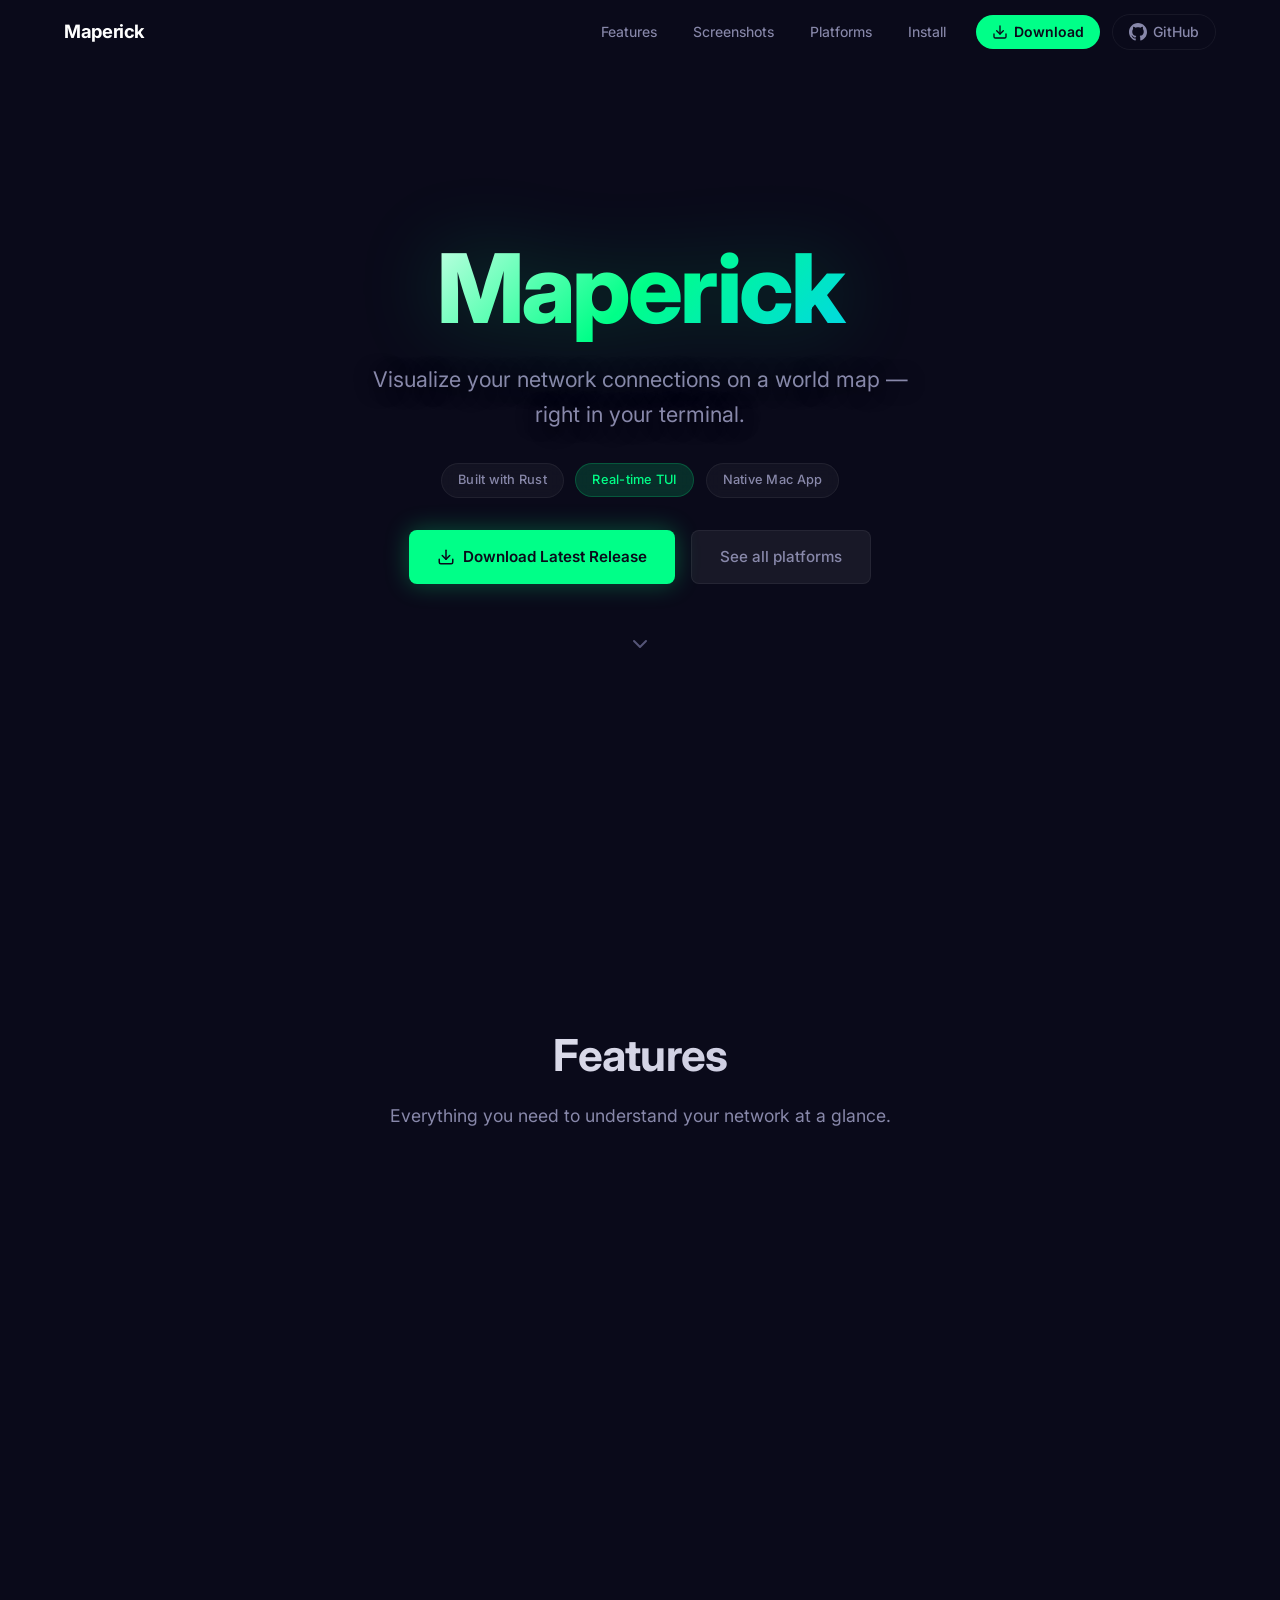
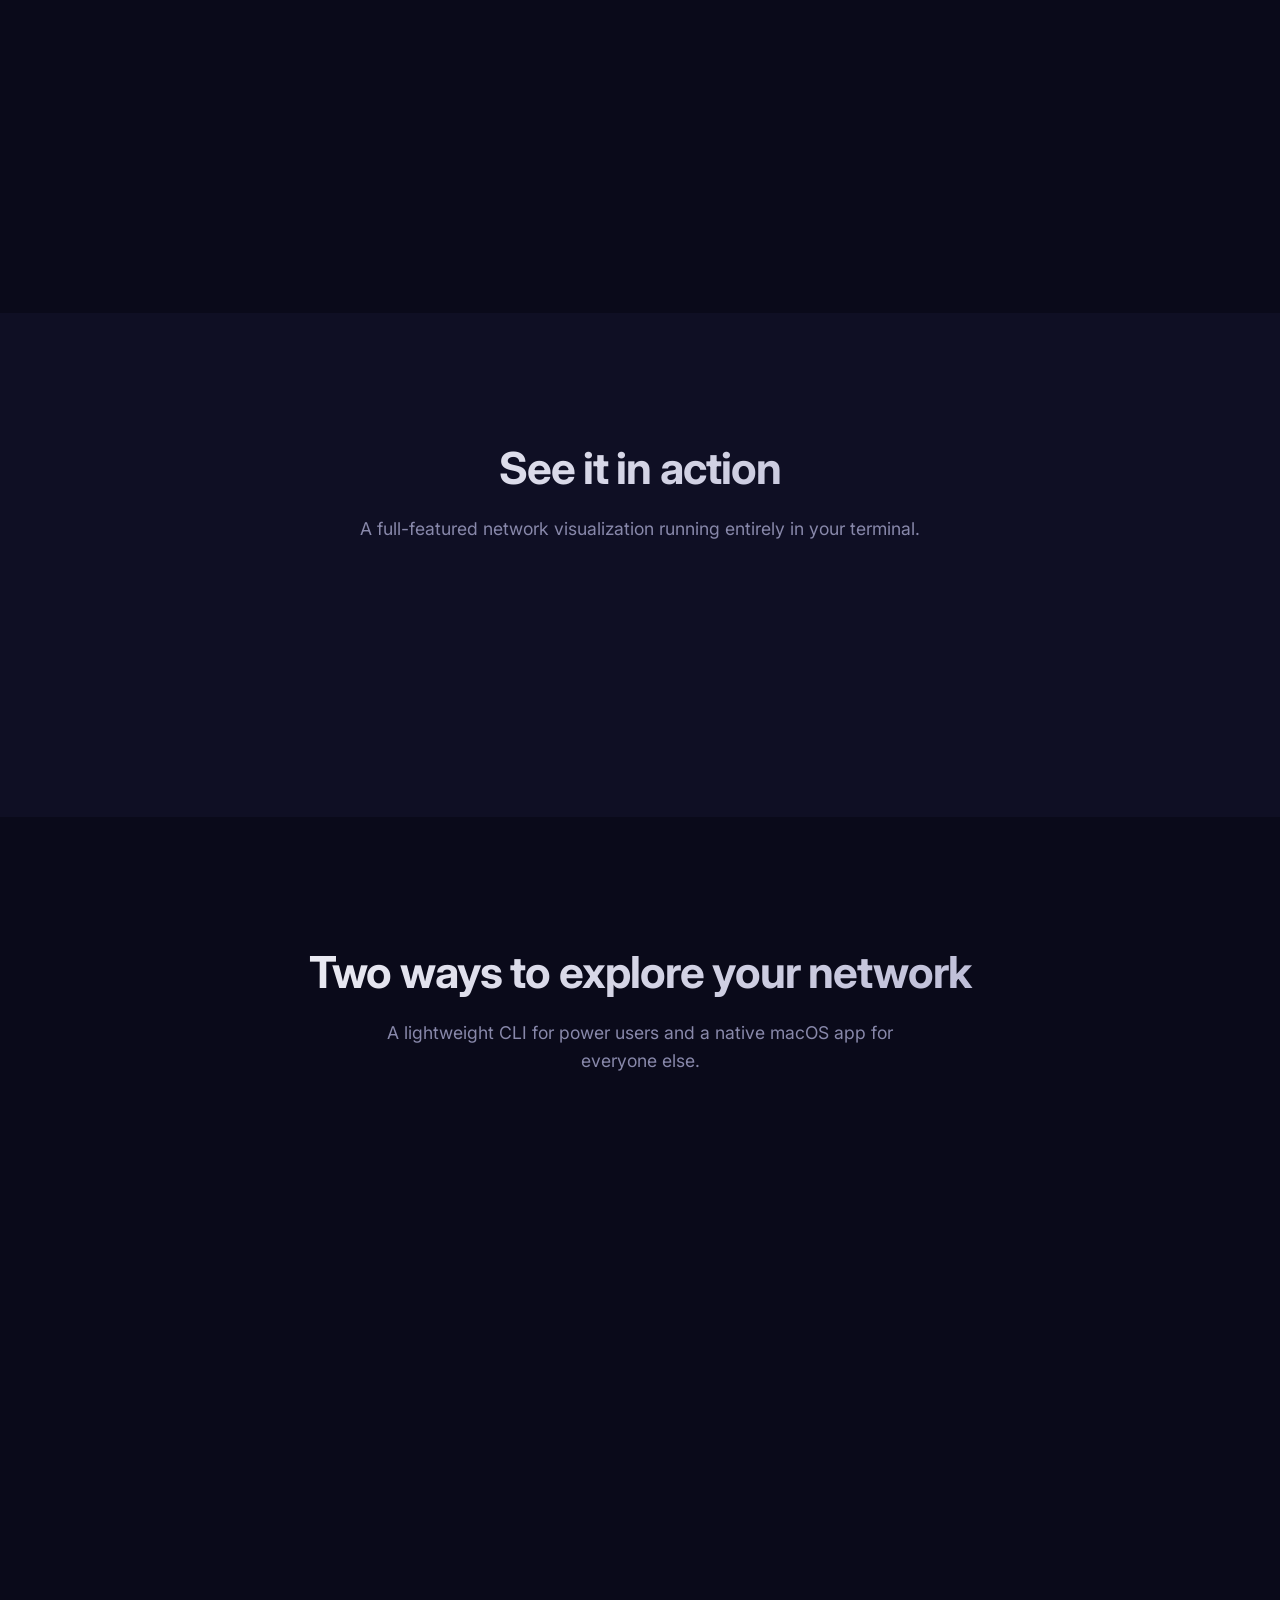
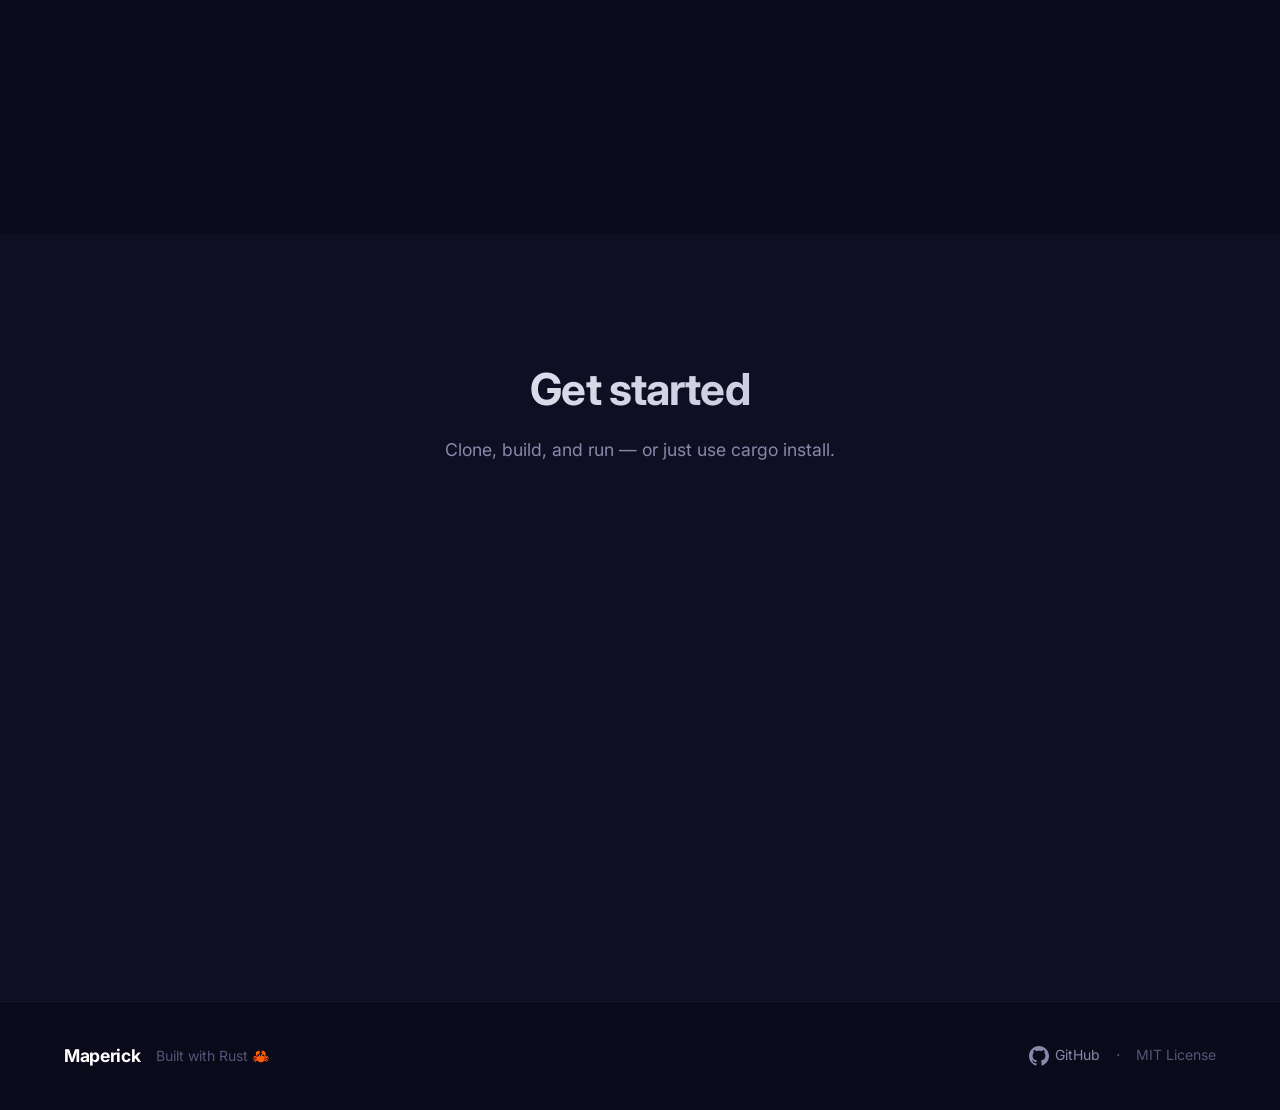
==== commit 0a98a3cc: "Revamp GitHub Pages: full-width design, NASA globe, Mac app showcase - Full-width desktop layout usi" ====
--- a/docs/index.html
+++ b/docs/index.html
@@ -12,7 +12,8 @@
   <meta property="og:title" content="Maperick — Real-time TCP Connection Visualizer">
   <meta property="og:description" content="Visualize your network connections on a world map — right in your terminal. Built with Rust.">
   <meta property="og:type" content="website">
-  <meta property="og:image" content=".github/screenshot.png">
+  <meta property="og:image" content="https://raw.githubusercontent.com/schlunsen/maperick/main/.github/screenshot.png">
+  <meta property="og:url" content="https://schlunsen.github.io/maperick/">
 
   <!-- Favicon: globe emoji as SVG data URI -->
   <link rel="icon" href="data:image/svg+xml,<svg xmlns='http://www.w3.org/2000/svg' viewBox='0 0 100 100'><text y='.9em' font-size='90'>🌍</text></svg>">
@@ -25,6 +26,38 @@
   <link rel="stylesheet" href="css/style.css">
 </head>
 <body>
+
+  <!-- ========== HEADER / NAV ========== -->
+  <header class="site-header" id="site-header">
+    <div class="header-inner">
+      <a href="#" class="header-logo">Maperick</a>
+      <nav class="header-nav">
+        <a href="#features" class="header-nav__link">Features</a>
+        <a href="#demo" class="header-nav__link">Screenshots</a>
+        <a href="#platforms" class="header-nav__link">Platforms</a>
+        <a href="#installation" class="header-nav__link">Install</a>
+        <a href="https://github.com/schlunsen/maperick/releases/latest" class="header-nav__link header-nav__download" target="_blank" rel="noopener noreferrer">
+          <svg width="16" height="16" viewBox="0 0 24 24" fill="none" stroke="currentColor" stroke-width="2" stroke-linecap="round" stroke-linejoin="round">
+            <path d="M21 15v4a2 2 0 0 1-2 2H5a2 2 0 0 1-2-2v-4"></path>
+            <polyline points="7 10 12 15 17 10"></polyline>
+            <line x1="12" y1="15" x2="12" y2="3"></line>
+          </svg>
+          Download
+        </a>
+        <a href="https://github.com/schlunsen/maperick" class="header-nav__link header-nav__github" target="_blank" rel="noopener noreferrer">
+          <svg width="18" height="18" viewBox="0 0 24 24" fill="currentColor">
+            <path d="M12 0c-6.626 0-12 5.373-12 12 0 5.302 3.438 9.8 8.207 11.387.599.111.793-.261.793-.577v-2.234c-3.338.726-4.033-1.416-4.033-1.416-.546-1.387-1.333-1.756-1.333-1.756-1.089-.745.083-.729.083-.729 1.205.084 1.839 1.237 1.839 1.237 1.07 1.834 2.807 1.304 3.492.997.107-.775.418-1.305.762-1.604-2.665-.305-5.467-1.334-5.467-5.931 0-1.311.469-2.381 1.236-3.221-.124-.303-.535-1.524.117-3.176 0 0 1.008-.322 3.301 1.23.957-.266 1.983-.399 3.003-.404 1.02.005 2.047.138 3.006.404 2.291-1.552 3.297-1.23 3.297-1.23.653 1.653.242 2.874.118 3.176.77.84 1.235 1.911 1.235 3.221 0 4.609-2.807 5.624-5.479 5.921.43.372.823 1.102.823 2.222v3.293c0 .319.192.694.801.576 4.765-1.589 8.199-6.086 8.199-11.386 0-6.627-5.373-12-12-12z"/>
+          </svg>
+          GitHub
+        </a>
+      </nav>
+      <button class="header-mobile-toggle" id="mobile-toggle" aria-label="Toggle menu">
+        <span></span>
+        <span></span>
+        <span></span>
+      </button>
+    </div>
+  </header>
 
   <!-- ========== HERO ========== -->
   <section id="hero" class="hero">
@@ -35,6 +68,18 @@
       <div class="hero-badges">
         <span class="badge">Built with Rust</span>
         <span class="badge badge-accent">Real-time TUI</span>
+        <span class="badge">Native Mac App</span>
+      </div>
+      <div class="hero-cta">
+        <a href="https://github.com/schlunsen/maperick/releases/latest" class="btn-primary" target="_blank" rel="noopener noreferrer">
+          <svg width="18" height="18" viewBox="0 0 24 24" fill="none" stroke="currentColor" stroke-width="2" stroke-linecap="round" stroke-linejoin="round">
+            <path d="M21 15v4a2 2 0 0 1-2 2H5a2 2 0 0 1-2-2v-4"></path>
+            <polyline points="7 10 12 15 17 10"></polyline>
+            <line x1="12" y1="15" x2="12" y2="3"></line>
+          </svg>
+          Download Latest Release
+        </a>
+        <a href="#platforms" class="btn-secondary">See all platforms</a>
       </div>
       <a href="#features" class="scroll-indicator" aria-label="Scroll down">
         <svg width="24" height="24" viewBox="0 0 24 24" fill="none" stroke="currentColor" stroke-width="2" stroke-linecap="round" stroke-linejoin="round">
@@ -46,194 +91,266 @@
 
   <!-- ========== FEATURES ========== -->
   <section id="features" class="section features">
-    <div class="container">
-      <h2 class="section-title">Features</h2>
-      <p class="section-subtitle">Everything you need to understand your network at a glance.</p>
-      <div class="features-grid">
-        <div class="feature-card fade-in">
-          <div class="feature-icon">
-            <svg width="32" height="32" viewBox="0 0 24 24" fill="none" stroke="#00ff88" stroke-width="1.5" stroke-linecap="round" stroke-linejoin="round">
-              <circle cx="12" cy="12" r="10"></circle>
-              <polyline points="12 6 12 12 16 14"></polyline>
-            </svg>
-          </div>
-          <h3>Real-time Monitoring</h3>
-          <p>Tracks active TCP connections continuously with configurable refresh intervals. Watch connections appear and disappear as your system communicates with the world.</p>
-        </div>
-        <div class="feature-card fade-in">
-          <div class="feature-icon">
-            <svg width="32" height="32" viewBox="0 0 24 24" fill="none" stroke="#00ccff" stroke-width="1.5" stroke-linecap="round" stroke-linejoin="round">
-              <circle cx="12" cy="12" r="10"></circle>
-              <line x1="2" y1="12" x2="22" y2="12"></line>
-              <path d="M12 2a15.3 15.3 0 0 1 4 10 15.3 15.3 0 0 1-4 10 15.3 15.3 0 0 1-4-10 15.3 15.3 0 0 1 4-10z"></path>
-            </svg>
-          </div>
-          <h3>Geolocation Mapping</h3>
-          <p>Pinpoints server locations using MaxMind GeoLite2 databases. Every connection is resolved to a geographic coordinate and rendered on the world map.</p>
-        </div>
-        <div class="feature-card fade-in">
-          <div class="feature-icon">
-            <svg width="32" height="32" viewBox="0 0 24 24" fill="none" stroke="#00ff88" stroke-width="1.5" stroke-linecap="round" stroke-linejoin="round">
-              <path d="M12 20h9"></path>
-              <path d="M16.5 3.5a2.121 2.121 0 0 1 3 3L7 19l-4 1 1-4L16.5 3.5z"></path>
-            </svg>
-          </div>
-          <h3>Connection History</h3>
-          <p>Persists all-time connection statistics in a local SQLite database. Track which IPs you've connected to, when, and how often &mdash; across sessions.</p>
-        </div>
-        <div class="feature-card fade-in">
-          <div class="feature-icon">
-            <svg width="32" height="32" viewBox="0 0 24 24" fill="none" stroke="#00ccff" stroke-width="1.5" stroke-linecap="round" stroke-linejoin="round">
-              <rect x="2" y="3" width="20" height="14" rx="2" ry="2"></rect>
-              <line x1="8" y1="21" x2="16" y2="21"></line>
-              <line x1="12" y1="17" x2="12" y2="21"></line>
-            </svg>
-          </div>
-          <h3>Interactive TUI</h3>
-          <p>Navigate with keyboard shortcuts, switch between multiple tabs, and view color-coded connection statuses. A full terminal UI powered by Ratatui.</p>
-        </div>
-        <div class="feature-card fade-in">
-          <div class="feature-icon">
-            <svg width="32" height="32" viewBox="0 0 24 24" fill="none" stroke="#00ff88" stroke-width="1.5" stroke-linecap="round" stroke-linejoin="round">
-              <rect x="3" y="3" width="7" height="7"></rect>
-              <rect x="14" y="3" width="7" height="7"></rect>
-              <rect x="14" y="14" width="7" height="7"></rect>
-              <rect x="3" y="14" width="7" height="7"></rect>
-            </svg>
-          </div>
-          <h3>Per-Process Tracking</h3>
-          <p>See which processes are making connections. The Processes tab shows a split view with per-process connection maps and statistics.</p>
-        </div>
-        <div class="feature-card fade-in">
-          <div class="feature-icon">
-            <svg width="32" height="32" viewBox="0 0 24 24" fill="none" stroke="#00ccff" stroke-width="1.5" stroke-linecap="round" stroke-linejoin="round">
-              <path d="M21 15v4a2 2 0 0 1-2 2H5a2 2 0 0 1-2-2v-4"></path>
-              <polyline points="7 10 12 15 17 10"></polyline>
-              <line x1="12" y1="15" x2="12" y2="3"></line>
-            </svg>
-          </div>
-          <h3>Auto GeoIP Download</h3>
-          <p>Automatically downloads the GeoLite2 database on first run. No manual setup required &mdash; just run and start exploring your network.</p>
-        </div>
+    <h2 class="section-title">Features</h2>
+    <p class="section-subtitle">Everything you need to understand your network at a glance.</p>
+    <div class="features-grid">
+      <div class="feature-card fade-in">
+        <div class="feature-icon">
+          <svg width="32" height="32" viewBox="0 0 24 24" fill="none" stroke="#00ff88" stroke-width="1.5" stroke-linecap="round" stroke-linejoin="round">
+            <circle cx="12" cy="12" r="10"></circle>
+            <polyline points="12 6 12 12 16 14"></polyline>
+          </svg>
+        </div>
+        <h3>Real-time Monitoring</h3>
+        <p>Tracks active TCP connections continuously with configurable refresh intervals. Watch connections appear and disappear as your system communicates with the world.</p>
+      </div>
+      <div class="feature-card fade-in">
+        <div class="feature-icon">
+          <svg width="32" height="32" viewBox="0 0 24 24" fill="none" stroke="#00ccff" stroke-width="1.5" stroke-linecap="round" stroke-linejoin="round">
+            <circle cx="12" cy="12" r="10"></circle>
+            <line x1="2" y1="12" x2="22" y2="12"></line>
+            <path d="M12 2a15.3 15.3 0 0 1 4 10 15.3 15.3 0 0 1-4 10 15.3 15.3 0 0 1-4-10 15.3 15.3 0 0 1 4-10z"></path>
+          </svg>
+        </div>
+        <h3>Geolocation Mapping</h3>
+        <p>Pinpoints server locations using MaxMind GeoLite2 databases. Every connection is resolved to a geographic coordinate and rendered on the world map.</p>
+      </div>
+      <div class="feature-card fade-in">
+        <div class="feature-icon">
+          <svg width="32" height="32" viewBox="0 0 24 24" fill="none" stroke="#00ff88" stroke-width="1.5" stroke-linecap="round" stroke-linejoin="round">
+            <path d="M12 20h9"></path>
+            <path d="M16.5 3.5a2.121 2.121 0 0 1 3 3L7 19l-4 1 1-4L16.5 3.5z"></path>
+          </svg>
+        </div>
+        <h3>Connection History</h3>
+        <p>Persists all-time connection statistics in a local SQLite database. Track which IPs you've connected to, when, and how often &mdash; across sessions.</p>
+      </div>
+      <div class="feature-card fade-in">
+        <div class="feature-icon">
+          <svg width="32" height="32" viewBox="0 0 24 24" fill="none" stroke="#00ccff" stroke-width="1.5" stroke-linecap="round" stroke-linejoin="round">
+            <rect x="2" y="3" width="20" height="14" rx="2" ry="2"></rect>
+            <line x1="8" y1="21" x2="16" y2="21"></line>
+            <line x1="12" y1="17" x2="12" y2="21"></line>
+          </svg>
+        </div>
+        <h3>Interactive TUI</h3>
+        <p>Navigate with keyboard shortcuts, switch between multiple tabs, and view color-coded connection statuses. A full terminal UI powered by Ratatui.</p>
+      </div>
+      <div class="feature-card fade-in">
+        <div class="feature-icon">
+          <svg width="32" height="32" viewBox="0 0 24 24" fill="none" stroke="#00ff88" stroke-width="1.5" stroke-linecap="round" stroke-linejoin="round">
+            <rect x="3" y="3" width="7" height="7"></rect>
+            <rect x="14" y="3" width="7" height="7"></rect>
+            <rect x="14" y="14" width="7" height="7"></rect>
+            <rect x="3" y="14" width="7" height="7"></rect>
+          </svg>
+        </div>
+        <h3>Per-Process Tracking</h3>
+        <p>See which processes are making connections. The Processes tab shows a split view with per-process connection maps and statistics.</p>
+      </div>
+      <div class="feature-card fade-in">
+        <div class="feature-icon">
+          <svg width="32" height="32" viewBox="0 0 24 24" fill="none" stroke="#00ccff" stroke-width="1.5" stroke-linecap="round" stroke-linejoin="round">
+            <path d="M21 15v4a2 2 0 0 1-2 2H5a2 2 0 0 1-2-2v-4"></path>
+            <polyline points="7 10 12 15 17 10"></polyline>
+            <line x1="12" y1="15" x2="12" y2="3"></line>
+          </svg>
+        </div>
+        <h3>Auto GeoIP Download</h3>
+        <p>Automatically downloads the GeoLite2 database on first run. No manual setup required &mdash; just run and start exploring your network.</p>
       </div>
     </div>
   </section>
 
   <!-- ========== DEMO / SCREENSHOT ========== -->
   <section id="demo" class="section demo">
-    <div class="container">
-      <h2 class="section-title">See it in action</h2>
-      <p class="section-subtitle">A full-featured network visualization running entirely in your terminal.</p>
-
-      <!-- Screenshots Grid -->
-      <div class="screenshots-grid fade-in">
-        <div class="screenshot-item">
-          <div class="terminal-window">
-            <div class="terminal-header">
-              <div class="terminal-dots">
-                <span class="dot dot-red"></span>
-                <span class="dot dot-yellow"></span>
-                <span class="dot dot-green"></span>
-              </div>
-              <span class="terminal-title">maperick &mdash; Map Tab</span>
+    <h2 class="section-title">See it in action</h2>
+    <p class="section-subtitle">A full-featured network visualization running entirely in your terminal.</p>
+    <div class="screenshots-grid fade-in">
+      <div class="screenshot-item">
+        <div class="terminal-window">
+          <div class="terminal-header">
+            <div class="terminal-dots">
+              <span class="dot dot-red"></span>
+              <span class="dot dot-yellow"></span>
+              <span class="dot dot-green"></span>
             </div>
-            <div class="terminal-body">
-              <img src="https://raw.githubusercontent.com/schlunsen/maperick/main/screenshots/map.png" alt="Map view showing TCP connections on a world map" class="screenshot">
+            <span class="terminal-title">maperick &mdash; Map Tab</span>
+          </div>
+          <div class="terminal-body">
+            <img src="https://raw.githubusercontent.com/schlunsen/maperick/main/screenshots/map.png" alt="Map view showing TCP connections on a world map" class="screenshot">
+          </div>
+        </div>
+        <p class="caption">World map view with geolocated connections</p>
+      </div>
+      <div class="screenshot-item">
+        <div class="terminal-window">
+          <div class="terminal-header">
+            <div class="terminal-dots">
+              <span class="dot dot-red"></span>
+              <span class="dot dot-yellow"></span>
+              <span class="dot dot-green"></span>
             </div>
-          </div>
-          <p class="caption">World map view with geolocated connections</p>
-        </div>
-
-        <div class="screenshot-item">
-          <div class="terminal-window">
-            <div class="terminal-header">
-              <div class="terminal-dots">
-                <span class="dot dot-red"></span>
-                <span class="dot dot-yellow"></span>
-                <span class="dot dot-green"></span>
-              </div>
-              <span class="terminal-title">maperick &mdash; Servers Tab</span>
+            <span class="terminal-title">maperick &mdash; Servers Tab</span>
+          </div>
+          <div class="terminal-body">
+            <img src="https://raw.githubusercontent.com/schlunsen/maperick/main/screenshots/servers.png" alt="Servers view with connection statistics" class="screenshot">
+          </div>
+        </div>
+        <p class="caption">Server statistics with all-time history</p>
+      </div>
+      <div class="screenshot-item">
+        <div class="terminal-window">
+          <div class="terminal-header">
+            <div class="terminal-dots">
+              <span class="dot dot-red"></span>
+              <span class="dot dot-yellow"></span>
+              <span class="dot dot-green"></span>
             </div>
-            <div class="terminal-body">
-              <img src="https://raw.githubusercontent.com/schlunsen/maperick/main/screenshots/servers.png" alt="Servers view with connection statistics" class="screenshot">
+            <span class="terminal-title">maperick &mdash; Processes Tab</span>
+          </div>
+          <div class="terminal-body">
+            <img src="https://raw.githubusercontent.com/schlunsen/maperick/main/screenshots/processes.png" alt="Processes view showing per-process connections" class="screenshot">
+          </div>
+        </div>
+        <p class="caption">Per-process connection tracking</p>
+      </div>
+    </div>
+  </section>
+
+  <!-- ========== PLATFORMS ========== -->
+  <section id="platforms" class="section platforms">
+    <h2 class="section-title">Two ways to explore your network</h2>
+    <p class="section-subtitle">A lightweight CLI for power users and a native macOS app for everyone else.</p>
+    <div class="platforms-grid">
+      <!-- CLI Card -->
+      <div class="platform-card fade-in">
+        <div class="platform-badge">CLI</div>
+        <div class="platform-icon">
+          <svg width="48" height="48" viewBox="0 0 24 24" fill="none" stroke="#00ff88" stroke-width="1.5" stroke-linecap="round" stroke-linejoin="round">
+            <polyline points="4 17 10 11 4 5"></polyline>
+            <line x1="12" y1="19" x2="20" y2="19"></line>
+          </svg>
+        </div>
+        <h3>Terminal App</h3>
+        <p class="platform-desc">A single binary with zero runtime dependencies. Built in Rust for minimal memory usage and instant startup. Runs on Linux, macOS, and Windows.</p>
+        <ul class="platform-highlights">
+          <li>
+            <svg width="16" height="16" viewBox="0 0 24 24" fill="none" stroke="#00ff88" stroke-width="2"><polyline points="20 6 9 17 4 12"></polyline></svg>
+            Small footprint &mdash; single static binary
+          </li>
+          <li>
+            <svg width="16" height="16" viewBox="0 0 24 24" fill="none" stroke="#00ff88" stroke-width="2"><polyline points="20 6 9 17 4 12"></polyline></svg>
+            Cross-platform: Linux, macOS, Windows
+          </li>
+          <li>
+            <svg width="16" height="16" viewBox="0 0 24 24" fill="none" stroke="#00ff88" stroke-width="2"><polyline points="20 6 9 17 4 12"></polyline></svg>
+            Interactive TUI powered by Ratatui
+          </li>
+          <li>
+            <svg width="16" height="16" viewBox="0 0 24 24" fill="none" stroke="#00ff88" stroke-width="2"><polyline points="20 6 9 17 4 12"></polyline></svg>
+            SSH-friendly &mdash; works over remote sessions
+          </li>
+        </ul>
+        <div class="platform-install">
+          <code>cargo install maperick</code>
+        </div>
+      </div>
+      <!-- Mac App Card -->
+      <div class="platform-card platform-card--mac fade-in">
+        <div class="platform-badge platform-badge--mac">macOS</div>
+        <div class="platform-icon">
+          <svg width="48" height="48" viewBox="0 0 24 24" fill="none" stroke="#00ccff" stroke-width="1.5" stroke-linecap="round" stroke-linejoin="round">
+            <path d="M12 2C6.48 2 2 6.48 2 12s4.48 10 10 10 10-4.48 10-10S17.52 2 12 2z"></path>
+            <path d="M2 12h20"></path>
+            <path d="M12 2a15.3 15.3 0 0 1 4 10 15.3 15.3 0 0 1-4 10 15.3 15.3 0 0 1-4-10 15.3 15.3 0 0 1 4-10z"></path>
+          </svg>
+        </div>
+        <h3>Native Mac App</h3>
+        <p class="platform-desc">A full SwiftUI application with a 3D globe visualization, menu bar integration, and native macOS look and feel. Installable via DMG.</p>
+        <ul class="platform-highlights">
+          <li>
+            <svg width="16" height="16" viewBox="0 0 24 24" fill="none" stroke="#00ccff" stroke-width="2"><polyline points="20 6 9 17 4 12"></polyline></svg>
+            Native SwiftUI interface
+          </li>
+          <li>
+            <svg width="16" height="16" viewBox="0 0 24 24" fill="none" stroke="#00ccff" stroke-width="2"><polyline points="20 6 9 17 4 12"></polyline></svg>
+            3D globe with SceneKit
+          </li>
+          <li>
+            <svg width="16" height="16" viewBox="0 0 24 24" fill="none" stroke="#00ccff" stroke-width="2"><polyline points="20 6 9 17 4 12"></polyline></svg>
+            Menu bar quick-access widget
+          </li>
+          <li>
+            <svg width="16" height="16" viewBox="0 0 24 24" fill="none" stroke="#00ccff" stroke-width="2"><polyline points="20 6 9 17 4 12"></polyline></svg>
+            DMG installer on GitHub Releases
+          </li>
+        </ul>
+        <a href="https://github.com/schlunsen/maperick/releases/latest" class="platform-download" target="_blank" rel="noopener noreferrer">
+          <svg width="18" height="18" viewBox="0 0 24 24" fill="none" stroke="currentColor" stroke-width="2" stroke-linecap="round" stroke-linejoin="round">
+            <path d="M21 15v4a2 2 0 0 1-2 2H5a2 2 0 0 1-2-2v-4"></path>
+            <polyline points="7 10 12 15 17 10"></polyline>
+            <line x1="12" y1="15" x2="12" y2="3"></line>
+          </svg>
+          Download DMG
+        </a>
+      </div>
+    </div>
+  </section>
+
+  <!-- ========== INSTALLATION & USAGE — side by side ========== -->
+  <section id="installation" class="section" style="background: var(--bg-surface);">
+    <h2 class="section-title">Get started</h2>
+    <p class="section-subtitle">Clone, build, and run &mdash; or just use cargo install.</p>
+    <div class="install-usage-row">
+      <div class="section-col fade-in">
+        <h3 class="section-col-title">Installation</h3>
+        <p class="section-col-sub">Get up and running in under a minute.</p>
+        <div class="code-window">
+          <div class="code-header">
+            <div class="terminal-dots">
+              <span class="dot dot-red"></span>
+              <span class="dot dot-yellow"></span>
+              <span class="dot dot-green"></span>
             </div>
-          </div>
-          <p class="caption">Server statistics with all-time history</p>
-        </div>
-
-        <div class="screenshot-item">
-          <div class="terminal-window">
-            <div class="terminal-header">
-              <div class="terminal-dots">
-                <span class="dot dot-red"></span>
-                <span class="dot dot-yellow"></span>
-                <span class="dot dot-green"></span>
-              </div>
-              <span class="terminal-title">maperick &mdash; Processes Tab</span>
-            </div>
-            <div class="terminal-body">
-              <img src="https://raw.githubusercontent.com/schlunsen/maperick/main/screenshots/processes.png" alt="Processes view showing per-process connections" class="screenshot">
-            </div>
-          </div>
-          <p class="caption">Per-process connection tracking</p>
-        </div>
-      </div>
-    </div>
-  </section>
-
-  <!-- ========== INSTALLATION ========== -->
-  <section id="installation" class="section installation">
-    <div class="container">
-      <h2 class="section-title">Installation</h2>
-      <p class="section-subtitle">Get up and running in under a minute.</p>
-      <div class="code-window fade-in">
-        <div class="code-header">
-          <div class="terminal-dots">
-            <span class="dot dot-red"></span>
-            <span class="dot dot-yellow"></span>
-            <span class="dot dot-green"></span>
-          </div>
-          <span class="code-lang">bash</span>
-        </div>
-        <pre class="code-block"><code><span class="code-comment"># Clone and build</span>
+            <span class="code-lang">bash</span>
+          </div>
+          <pre class="code-block"><code><span class="code-comment"># Clone and build</span>
 <span class="code-cmd">git clone</span> https://github.com/schlunsen/maperick.git
 <span class="code-cmd">cd</span> maperick
 <span class="code-cmd">cargo build</span> --release
 
 <span class="code-comment"># Run with your GeoLite2 database</span>
 <span class="code-cmd">./target/release/maperick</span> -e -p GeoLite2-City.mmdb</code></pre>
-      </div>
-    </div>
-  </section>
-
-  <!-- ========== CLI USAGE ========== -->
-  <section id="usage" class="section usage">
-    <div class="container">
-      <h2 class="section-title">CLI Usage</h2>
-      <p class="section-subtitle">Simple, focused command-line interface.</p>
-      <div class="code-window fade-in">
-        <div class="code-header">
-          <div class="terminal-dots">
-            <span class="dot dot-red"></span>
-            <span class="dot dot-yellow"></span>
-            <span class="dot dot-green"></span>
-          </div>
-          <span class="code-lang">terminal</span>
-        </div>
-        <pre class="code-block"><code><span class="code-cmd">maperick</span> [OPTIONS]
+        </div>
+      </div>
+      <div class="section-col fade-in">
+        <h3 class="section-col-title">CLI Usage</h3>
+        <p class="section-col-sub">Simple, focused command-line interface.</p>
+        <div class="code-window">
+          <div class="code-header">
+            <div class="terminal-dots">
+              <span class="dot dot-red"></span>
+              <span class="dot dot-yellow"></span>
+              <span class="dot dot-green"></span>
+            </div>
+            <span class="code-lang">terminal</span>
+          </div>
+          <pre class="code-block"><code><span class="code-cmd">maperick</span> [OPTIONS]
 
 <span class="code-heading">Options:</span>
   <span class="code-flag">-t, --tick-rate</span> <span class="code-arg">&lt;ms&gt;</span>       Update interval <span class="code-comment">(default: 250)</span>
   <span class="code-flag">-p, --path</span> <span class="code-arg">&lt;PATH&gt;</span>          Path to GeoLite2 MMDB file
   <span class="code-flag">-e, --enhanced-graphics</span>    Enable Unicode symbols
   <span class="code-flag">-h, --help</span>                 Print help</code></pre>
+        </div>
       </div>
     </div>
   </section>
 
   <!-- ========== FOOTER ========== -->
   <footer class="footer">
-    <div class="container footer-inner">
+    <div class="footer-inner">
       <div class="footer-brand">
         <span class="footer-logo">Maperick</span>
         <span class="footer-rust">Built with Rust 🦀</span>
@@ -250,6 +367,16 @@
       </div>
     </div>
   </footer>
+
+  <!-- Import map so Three.js sub-modules can resolve bare "three" specifier -->
+  <script type="importmap">
+  {
+    "imports": {
+      "three": "https://cdn.jsdelivr.net/npm/three@0.160.0/build/three.module.js",
+      "three/addons/": "https://cdn.jsdelivr.net/npm/three@0.160.0/examples/jsm/"
+    }
+  }
+  </script>
 
   <!-- Main entry: globe + animations -->
   <script type="module">
@@ -270,7 +397,6 @@
           const globeScroll = createGlobeScrollHandler({
             globeElement: container,
             setRotationSpeed: (factor) => {
-              // Adjust the auto-rotation based on scroll
               globe.globeGroup.userData.rotationFactor = factor;
             },
           });
@@ -283,7 +409,7 @@
       // Init all scroll animations
       initAnimations();
 
-      // Also handle the .fade-in elements (from CSS agent)
+      // Handle .fade-in elements
       const observer = new IntersectionObserver((entries) => {
         entries.forEach(entry => {
           if (entry.isIntersecting) {
--- a/docs/css/style.css
+++ b/docs/css/style.css
@@ -1,5 +1,6 @@
 /* ============================================
    Maperick Landing Page — Style System
+   Full-width desktop design
    ============================================ */
 
 /* ---------- Reset & Base ---------- */
@@ -44,25 +45,31 @@
   --radius-sm: 8px;
   --radius-md: 12px;
   --radius-lg: 16px;
-  --container-max: 1100px;
   --section-pad: 120px;
+  --edge-pad: clamp(24px, 5vw, 80px);
 }
 
 /* ---------- Utility ---------- */
 .container {
-  max-width: var(--container-max);
+  width: 100%;
+  padding: 0 var(--edge-pad);
+}
+
+.container--narrow {
+  max-width: 800px;
   margin: 0 auto;
-  padding: 0 24px;
+  padding: 0 var(--edge-pad);
 }
 
 /* ---------- Section Common ---------- */
 .section {
   padding: var(--section-pad) 0;
   position: relative;
+  scroll-margin-top: 64px;
 }
 
 .section-title {
-  font-size: 2.25rem;
+  font-size: clamp(2rem, 3.5vw, 2.75rem);
   font-weight: 700;
   text-align: center;
   margin-bottom: 12px;
@@ -77,9 +84,151 @@
   text-align: center;
   color: var(--text-secondary);
   font-size: 1.1rem;
-  max-width: 540px;
+  max-width: 560px;
   margin: 0 auto 56px;
   font-weight: 400;
+}
+
+/* ============================================
+   SITE HEADER
+   ============================================ */
+.site-header {
+  position: fixed;
+  top: 0;
+  left: 0;
+  right: 0;
+  z-index: 100;
+  padding: 0 var(--edge-pad);
+  transition: background 0.4s ease, border-color 0.4s ease, box-shadow 0.4s ease;
+  border-bottom: 1px solid transparent;
+}
+
+.site-header--scrolled {
+  background: rgba(10, 10, 26, 0.85);
+  backdrop-filter: blur(20px);
+  -webkit-backdrop-filter: blur(20px);
+  border-bottom-color: var(--border-subtle);
+  box-shadow: 0 4px 24px rgba(0, 0, 0, 0.3);
+}
+
+.header-inner {
+  display: flex;
+  align-items: center;
+  justify-content: space-between;
+  height: 64px;
+}
+
+.header-logo {
+  font-weight: 700;
+  font-size: 1.15rem;
+  color: #ffffff;
+  text-decoration: none;
+  letter-spacing: -0.02em;
+  transition: color 0.2s;
+}
+
+.header-logo:hover {
+  color: var(--accent-green);
+}
+
+.header-nav {
+  display: flex;
+  align-items: center;
+  gap: 8px;
+}
+
+.header-nav__link {
+  font-size: 0.875rem;
+  font-weight: 450;
+  color: var(--text-secondary);
+  text-decoration: none;
+  padding: 6px 14px;
+  border-radius: 8px;
+  transition: color 0.2s, background 0.2s;
+}
+
+.header-nav__link:hover {
+  color: #ffffff;
+  background: rgba(255, 255, 255, 0.06);
+}
+
+.header-nav__link.active {
+  color: var(--accent-green);
+}
+
+.header-nav__download {
+  display: inline-flex;
+  align-items: center;
+  gap: 6px;
+  margin-left: 8px;
+  padding: 6px 16px;
+  border-radius: 100px;
+  font-weight: 600;
+  color: #0a0a1a !important;
+  background: var(--accent-green);
+}
+
+.header-nav__download:hover {
+  background: #33ffaa !important;
+  color: #0a0a1a !important;
+  transform: translateY(-1px);
+}
+
+.header-nav__download svg {
+  flex-shrink: 0;
+}
+
+.header-nav__github {
+  display: inline-flex;
+  align-items: center;
+  gap: 6px;
+  margin-left: 4px;
+  padding: 6px 16px;
+  border: 1px solid var(--border-subtle);
+  border-radius: 100px;
+  font-weight: 500;
+}
+
+.header-nav__github:hover {
+  border-color: var(--border-glow);
+  color: var(--accent-green);
+  background: var(--accent-green-dim);
+}
+
+.header-nav__github svg {
+  flex-shrink: 0;
+}
+
+/* Mobile hamburger */
+.header-mobile-toggle {
+  display: none;
+  flex-direction: column;
+  gap: 5px;
+  padding: 8px;
+  background: none;
+  border: none;
+  cursor: pointer;
+}
+
+.header-mobile-toggle span {
+  display: block;
+  width: 22px;
+  height: 2px;
+  background: var(--text-secondary);
+  border-radius: 2px;
+  transition: transform 0.3s ease, opacity 0.3s ease;
+}
+
+.header-mobile-toggle.open span:nth-child(1) {
+  transform: translateY(7px) rotate(45deg);
+}
+
+.header-mobile-toggle.open span:nth-child(2) {
+  opacity: 0;
+}
+
+.header-mobile-toggle.open span:nth-child(3) {
+  transform: translateY(-7px) rotate(-45deg);
 }
 
 /* ============================================
@@ -160,7 +309,7 @@
   display: flex;
   gap: 12px;
   justify-content: center;
-  margin-bottom: 48px;
+  margin-bottom: 32px;
   flex-wrap: wrap;
 }
 
@@ -182,6 +331,56 @@
   background: var(--accent-green-dim);
 }
 
+/* Hero CTA buttons */
+.hero-cta {
+  display: flex;
+  gap: 16px;
+  justify-content: center;
+  margin-bottom: 48px;
+  flex-wrap: wrap;
+}
+
+.btn-primary {
+  display: inline-flex;
+  align-items: center;
+  gap: 8px;
+  padding: 14px 28px;
+  border-radius: var(--radius-sm);
+  font-size: 0.95rem;
+  font-weight: 600;
+  color: #0a0a1a;
+  background: var(--accent-green);
+  text-decoration: none;
+  transition: transform 0.2s, box-shadow 0.2s;
+  box-shadow: 0 0 24px rgba(0, 255, 136, 0.3);
+}
+
+.btn-primary:hover {
+  transform: translateY(-2px);
+  box-shadow: 0 4px 32px rgba(0, 255, 136, 0.45);
+}
+
+.btn-secondary {
+  display: inline-flex;
+  align-items: center;
+  gap: 8px;
+  padding: 14px 28px;
+  border-radius: var(--radius-sm);
+  font-size: 0.95rem;
+  font-weight: 500;
+  color: var(--text-secondary);
+  background: rgba(255, 255, 255, 0.06);
+  border: 1px solid var(--border-subtle);
+  text-decoration: none;
+  transition: color 0.2s, border-color 0.2s, transform 0.2s;
+}
+
+.btn-secondary:hover {
+  color: #ffffff;
+  border-color: rgba(255, 255, 255, 0.2);
+  transform: translateY(-2px);
+}
+
 /* Scroll indicator */
 .scroll-indicator {
   display: inline-flex;
@@ -202,7 +401,7 @@
 }
 
 /* ============================================
-   FEATURES
+   FEATURES — full-width grid
    ============================================ */
 .features {
   background: var(--bg-primary);
@@ -212,8 +411,7 @@
   display: grid;
   grid-template-columns: repeat(3, 1fr);
   gap: 24px;
-  max-width: 1100px;
-  margin: 0 auto;
+  padding: 0 var(--edge-pad);
 }
 
 .feature-card {
@@ -243,7 +441,7 @@
   background: var(--accent-green-dim);
 }
 
-.feature-card:nth-child(2) .feature-icon {
+.feature-card:nth-child(even) .feature-icon {
   background: var(--accent-cyan-dim);
 }
 
@@ -262,7 +460,7 @@
 }
 
 /* ============================================
-   DEMO / SCREENSHOT
+   DEMO / SCREENSHOTS — edge-to-edge
    ============================================ */
 .demo {
   background: var(--bg-surface);
@@ -275,8 +473,6 @@
   box-shadow:
     0 4px 24px rgba(0, 0, 0, 0.4),
     0 0 0 1px rgba(255, 255, 255, 0.03);
-  max-width: 900px;
-  margin: 0 auto;
 }
 
 .terminal-header {
@@ -329,13 +525,12 @@
   font-style: italic;
 }
 
-/* Screenshots Grid */
+/* Screenshots Grid — full width */
 .screenshots-grid {
   display: grid;
   grid-template-columns: repeat(3, 1fr);
   gap: 24px;
-  max-width: 1200px;
-  margin: 0 auto;
+  padding: 0 var(--edge-pad);
 }
 
 .screenshot-item {
@@ -361,22 +556,167 @@
   font-size: 0.85rem;
 }
 
-@media (max-width: 900px) {
-  .screenshots-grid {
-    grid-template-columns: 1fr;
-    max-width: 600px;
-  }
+/* ============================================
+   PLATFORMS — full-width two-column
+   ============================================ */
+.platforms {
+  background: var(--bg-primary);
+}
+
+.platforms-grid {
+  display: grid;
+  grid-template-columns: repeat(2, 1fr);
+  gap: 32px;
+  padding: 0 var(--edge-pad);
+}
+
+.platform-card {
+  background: var(--bg-card);
+  border: 1px solid var(--border-subtle);
+  border-radius: var(--radius-lg);
+  padding: 44px 36px;
+  backdrop-filter: blur(16px);
+  -webkit-backdrop-filter: blur(16px);
+  transition: transform 0.3s ease, border-color 0.3s ease, box-shadow 0.3s ease;
+  position: relative;
+  overflow: hidden;
+}
+
+.platform-card:hover {
+  transform: translateY(-4px);
+  border-color: var(--border-glow);
+  box-shadow: 0 12px 48px rgba(0, 255, 136, 0.08);
+}
+
+.platform-card--mac:hover {
+  border-color: rgba(0, 204, 255, 0.3);
+  box-shadow: 0 12px 48px rgba(0, 204, 255, 0.08);
+}
+
+.platform-badge {
+  display: inline-block;
+  padding: 4px 12px;
+  border-radius: 100px;
+  font-size: 0.7rem;
+  font-weight: 600;
+  letter-spacing: 0.08em;
+  text-transform: uppercase;
+  color: var(--accent-green);
+  background: var(--accent-green-dim);
+  border: 1px solid rgba(0, 255, 136, 0.2);
+  margin-bottom: 24px;
+}
+
+.platform-badge--mac {
+  color: var(--accent-cyan);
+  background: var(--accent-cyan-dim);
+  border-color: rgba(0, 204, 255, 0.2);
+}
+
+.platform-icon {
+  margin-bottom: 20px;
+}
+
+.platform-card h3 {
+  font-size: 1.5rem;
+  font-weight: 700;
+  color: #ffffff;
+  margin-bottom: 12px;
+  letter-spacing: -0.02em;
+}
+
+.platform-desc {
+  font-size: 0.95rem;
+  color: var(--text-secondary);
+  line-height: 1.7;
+  margin-bottom: 24px;
+}
+
+.platform-highlights {
+  list-style: none;
+  display: flex;
+  flex-direction: column;
+  gap: 12px;
+  margin-bottom: 28px;
+}
+
+.platform-highlights li {
+  display: flex;
+  align-items: center;
+  gap: 10px;
+  font-size: 0.9rem;
+  color: var(--text-primary);
+}
+
+.platform-highlights li svg {
+  flex-shrink: 0;
+}
+
+.platform-install {
+  background: var(--bg-terminal);
+  border: 1px solid var(--border-subtle);
+  border-radius: var(--radius-sm);
+  padding: 14px 20px;
+}
+
+.platform-install code {
+  font-family: 'JetBrains Mono', monospace;
+  font-size: 0.875rem;
+  color: var(--accent-green);
+}
+
+.platform-download {
+  display: inline-flex;
+  align-items: center;
+  gap: 8px;
+  padding: 12px 24px;
+  border-radius: var(--radius-sm);
+  font-size: 0.9rem;
+  font-weight: 600;
+  color: #ffffff;
+  background: linear-gradient(135deg, rgba(0, 204, 255, 0.15), rgba(0, 204, 255, 0.05));
+  border: 1px solid rgba(0, 204, 255, 0.3);
+  text-decoration: none;
+  transition: background 0.2s, border-color 0.2s, transform 0.2s;
+}
+
+.platform-download:hover {
+  background: linear-gradient(135deg, rgba(0, 204, 255, 0.25), rgba(0, 204, 255, 0.1));
+  border-color: var(--accent-cyan);
+  transform: translateY(-2px);
 }
 
 /* ============================================
    CODE WINDOWS (Installation & Usage)
+   Side-by-side on desktop
    ============================================ */
-.installation {
-  background: var(--bg-primary);
-}
-
-.usage {
-  background: var(--bg-surface);
+.install-usage-row {
+  display: grid;
+  grid-template-columns: repeat(2, 1fr);
+  gap: 32px;
+  padding: 0 var(--edge-pad);
+}
+
+.install-usage-row .section-col {
+  display: flex;
+  flex-direction: column;
+}
+
+.install-usage-row .section-col-title {
+  font-size: 1.5rem;
+  font-weight: 700;
+  margin-bottom: 8px;
+  letter-spacing: -0.02em;
+  background: linear-gradient(135deg, #ffffff 0%, #aaaacc 100%);
+  -webkit-background-clip: text;
+  -webkit-text-fill-color: transparent;
+  background-clip: text;
+}
+
+.install-usage-row .section-col-sub {
+  color: var(--text-secondary);
+  font-size: 0.95rem;
+  margin-bottom: 24px;
 }
 
 .code-window {
@@ -384,8 +724,6 @@
   overflow: hidden;
   border: 1px solid var(--border-subtle);
   box-shadow: 0 4px 24px rgba(0, 0, 0, 0.3);
-  max-width: 700px;
-  margin: 0 auto;
 }
 
 .code-header {
@@ -421,34 +759,17 @@
 }
 
 /* Syntax highlight classes */
-.code-comment {
-  color: #555577;
-  font-style: italic;
-}
-
-.code-cmd {
-  color: var(--accent-green);
-  font-weight: 500;
-}
-
-.code-flag {
-  color: var(--accent-cyan);
-}
-
-.code-arg {
-  color: #ffbd2e;
-}
-
-.code-heading {
-  color: #ffffff;
-  font-weight: 600;
-}
+.code-comment { color: #555577; font-style: italic; }
+.code-cmd { color: var(--accent-green); font-weight: 500; }
+.code-flag { color: var(--accent-cyan); }
+.code-arg { color: #ffbd2e; }
+.code-heading { color: #ffffff; font-weight: 600; }
 
 /* ============================================
-   FOOTER
+   FOOTER — full width
    ============================================ */
 .footer {
-  padding: 40px 0;
+  padding: 40px var(--edge-pad);
   border-top: 1px solid var(--border-subtle);
   background: var(--bg-primary);
 }
@@ -510,58 +831,6 @@
 .footer-license {
   color: var(--text-muted);
   font-size: 0.875rem;
-}
-
-/* ============================================
-   STICKY HEADER
-   ============================================ */
-.sticky-header {
-  position: fixed;
-  top: 0;
-  left: 0;
-  right: 0;
-  z-index: 100;
-  display: flex;
-  align-items: center;
-  justify-content: space-between;
-  padding: 12px 32px;
-  background: rgba(10, 10, 26, 0.75);
-  backdrop-filter: blur(16px);
-  -webkit-backdrop-filter: blur(16px);
-  border-bottom: 1px solid var(--border-subtle);
-  transform: translateY(-100%);
-  opacity: 0;
-  transition: transform 0.35s ease, opacity 0.35s ease;
-  pointer-events: none;
-}
-
-.sticky-header--visible {
-  transform: translateY(0);
-  opacity: 1;
-  pointer-events: auto;
-}
-
-.sticky-header__logo {
-  font-weight: 700;
-  font-size: 1rem;
-  color: #ffffff;
-  text-decoration: none;
-  letter-spacing: -0.02em;
-}
-
-.sticky-header__logo:hover {
-  color: var(--accent-green);
-}
-
-.sticky-header__github {
-  font-size: 0.85rem;
-  color: var(--text-secondary);
-  text-decoration: none;
-  transition: color 0.2s;
-}
-
-.sticky-header__github:hover {
-  color: var(--accent-green);
 }
 
 /* ============================================
@@ -603,14 +872,32 @@
 /* ============================================
    RESPONSIVE
    ============================================ */
+
+/* Tablet */
 @media (max-width: 900px) {
   :root {
     --section-pad: 80px;
   }
 
   .features-grid {
+    grid-template-columns: repeat(2, 1fr);
+  }
+
+  .screenshots-grid {
     grid-template-columns: 1fr;
-    max-width: 480px;
+    max-width: 600px;
+    margin: 0 auto;
+  }
+
+  .platforms-grid {
+    grid-template-columns: 1fr;
+    max-width: 560px;
+    margin: 0 auto;
+  }
+
+  .install-usage-row {
+    grid-template-columns: 1fr;
+    max-width: 600px;
     margin: 0 auto;
   }
 
@@ -624,11 +911,16 @@
   }
 }
 
+/* Mobile */
 @media (max-width: 600px) {
   :root {
     --section-pad: 60px;
   }
 
+  .features-grid {
+    grid-template-columns: 1fr;
+  }
+
   .hero-title {
     font-size: 2.75rem;
   }
@@ -638,7 +930,12 @@
   }
 
   .hero-badges {
-    margin-bottom: 36px;
+    margin-bottom: 24px;
+  }
+
+  .hero-cta {
+    flex-direction: column;
+    align-items: center;
   }
 
   .code-block {
@@ -658,6 +955,46 @@
   .footer-brand {
     flex-direction: column;
     gap: 8px;
+  }
+
+  .header-nav {
+    position: fixed;
+    top: 64px;
+    left: 0;
+    right: 0;
+    flex-direction: column;
+    background: rgba(10, 10, 26, 0.95);
+    backdrop-filter: blur(20px);
+    -webkit-backdrop-filter: blur(20px);
+    border-bottom: 1px solid var(--border-subtle);
+    padding: 16px 24px;
+    gap: 4px;
+    transform: translateY(-120%);
+    opacity: 0;
+    transition: transform 0.35s ease, opacity 0.35s ease;
+    pointer-events: none;
+  }
+
+  .header-nav--open {
+    transform: translateY(0);
+    opacity: 1;
+    pointer-events: auto;
+  }
+
+  .header-nav__link {
+    width: 100%;
+    padding: 12px 16px;
+    font-size: 1rem;
+  }
+
+  .header-nav__github {
+    margin-left: 0;
+    justify-content: center;
+    margin-top: 8px;
+  }
+
+  .header-mobile-toggle {
+    display: flex;
   }
 }
 
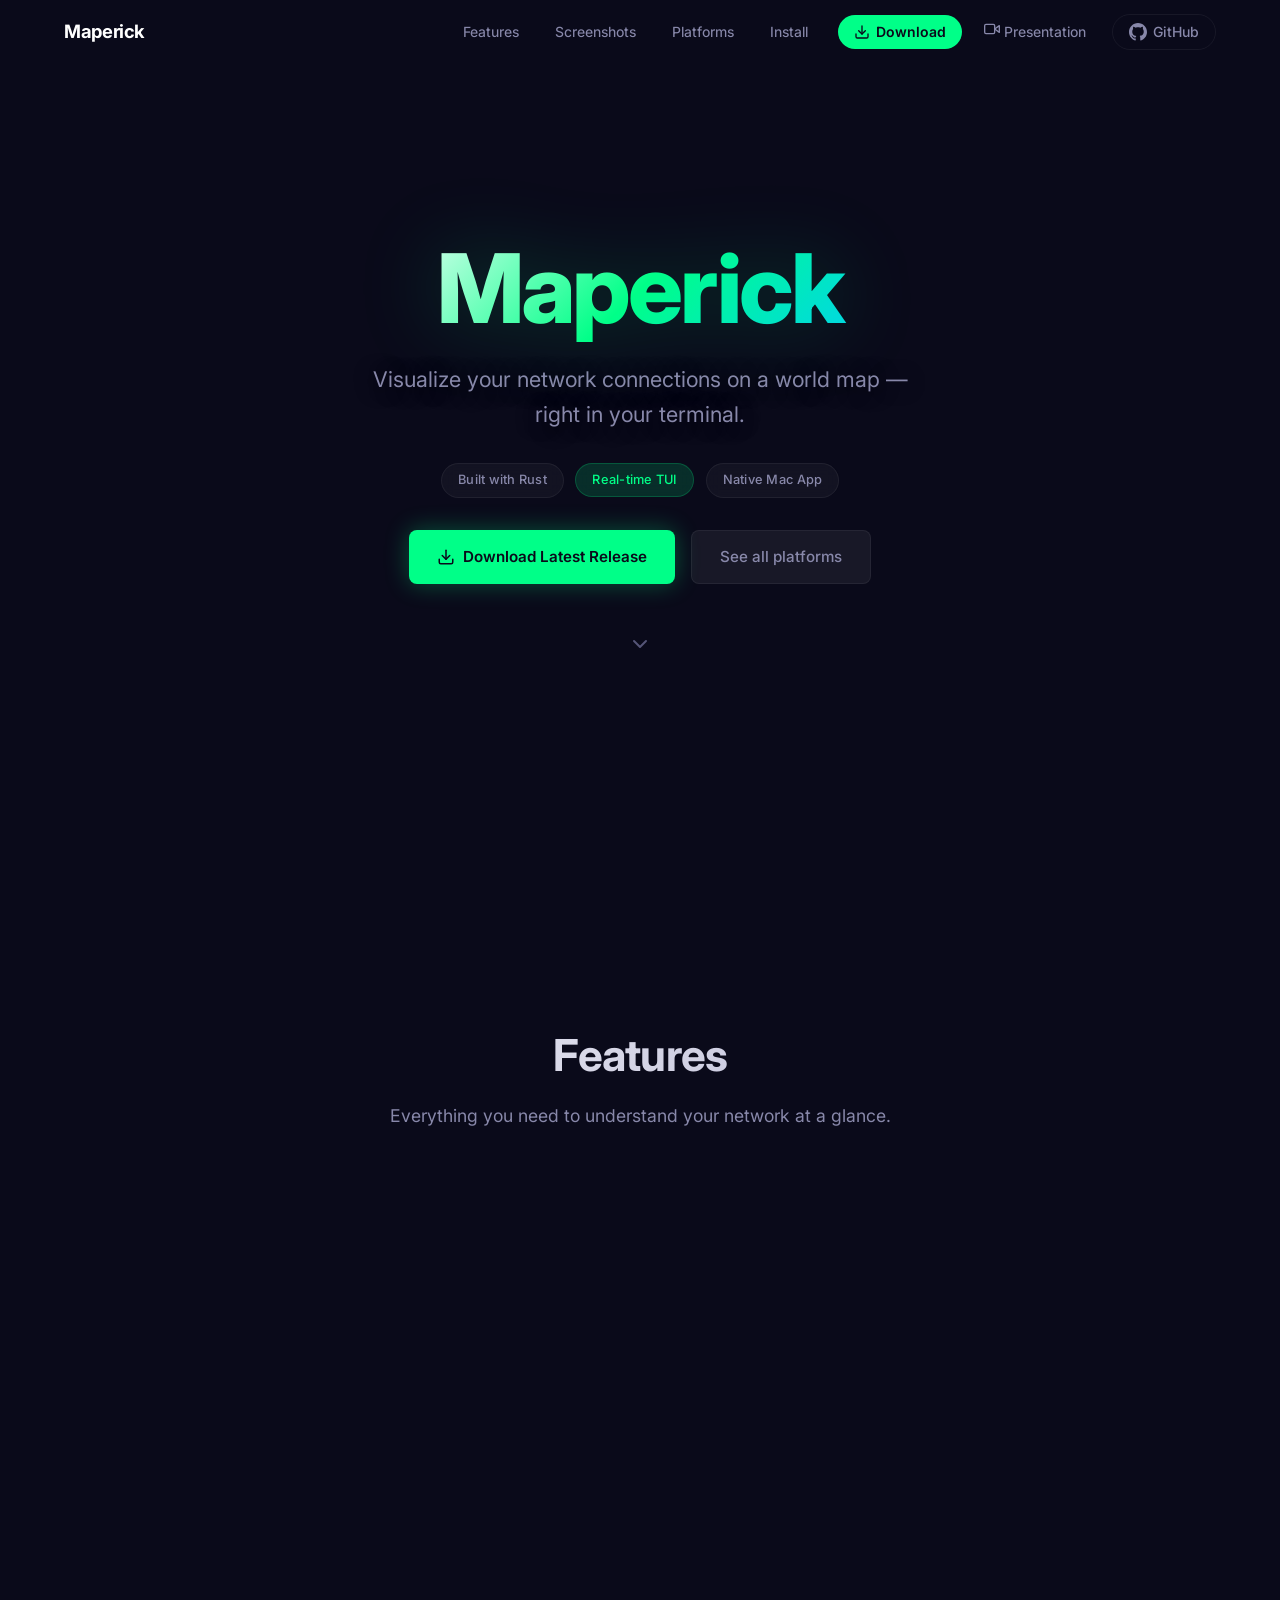
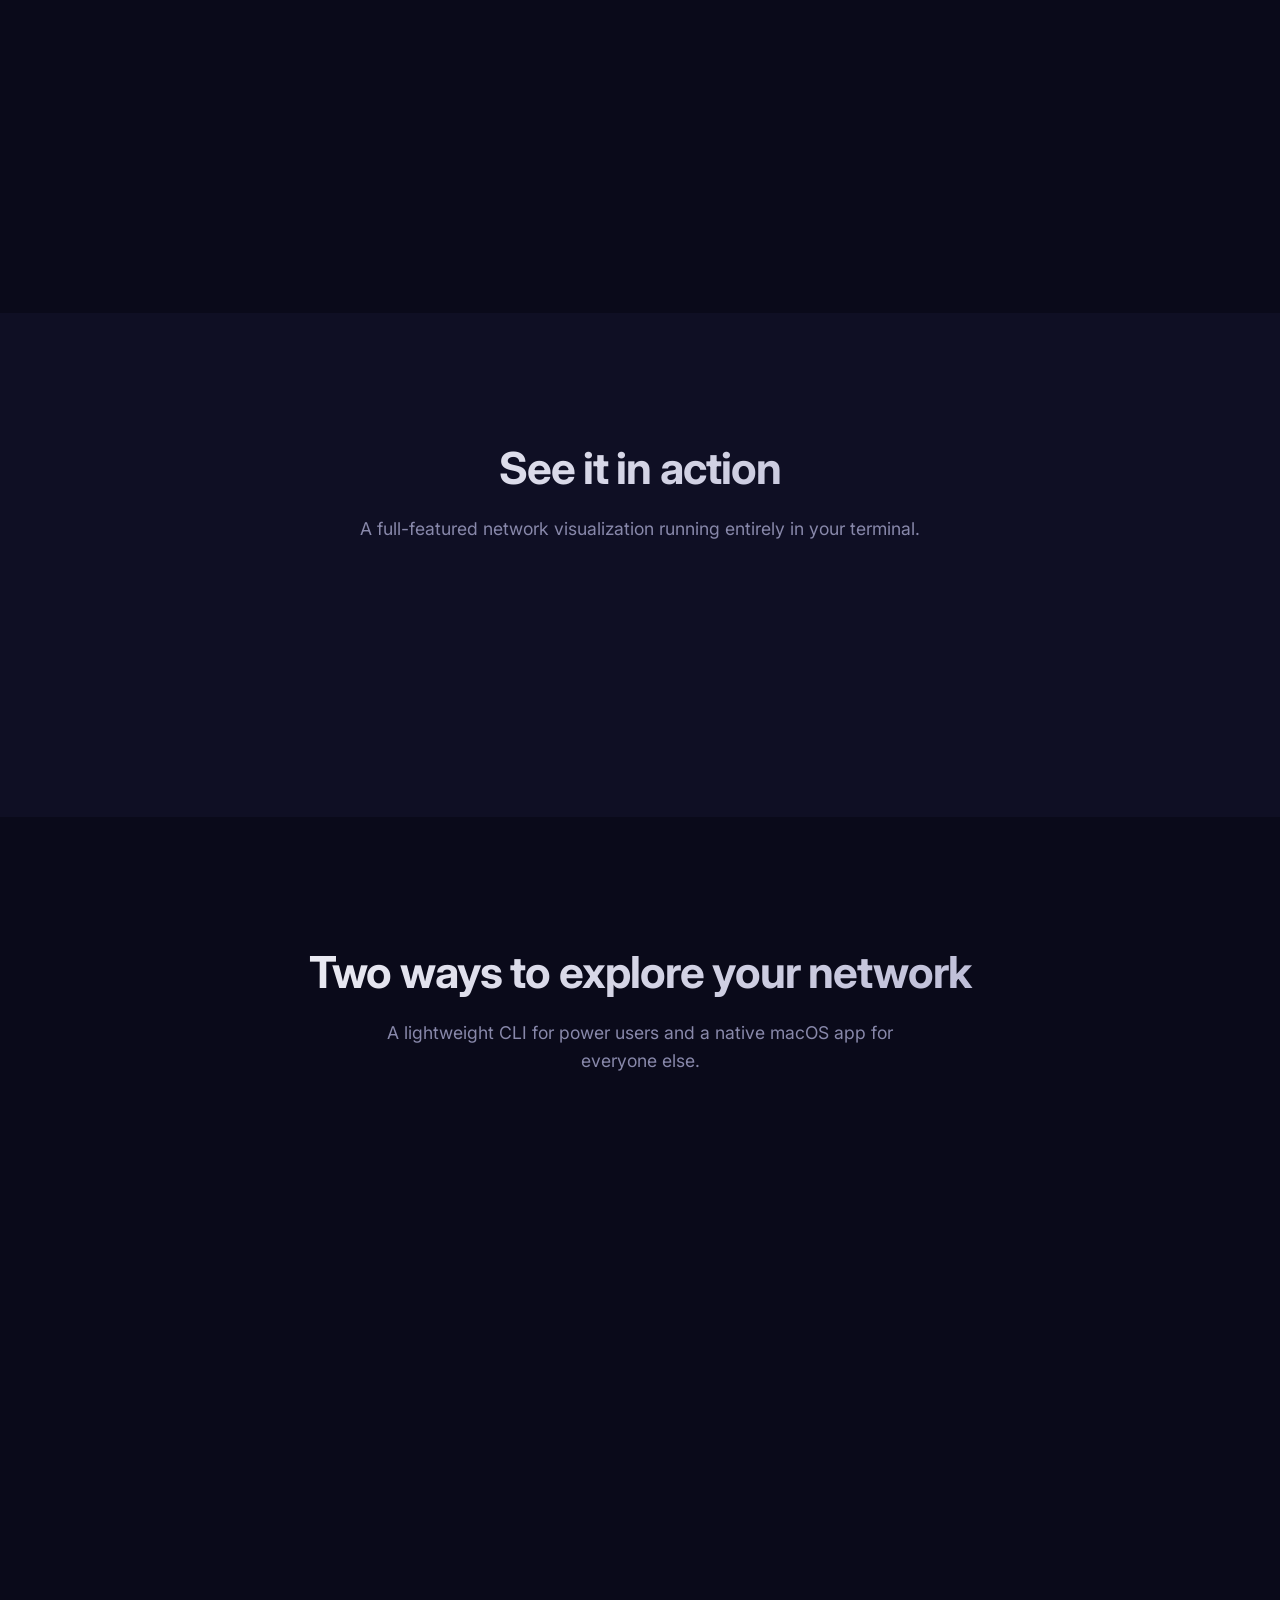
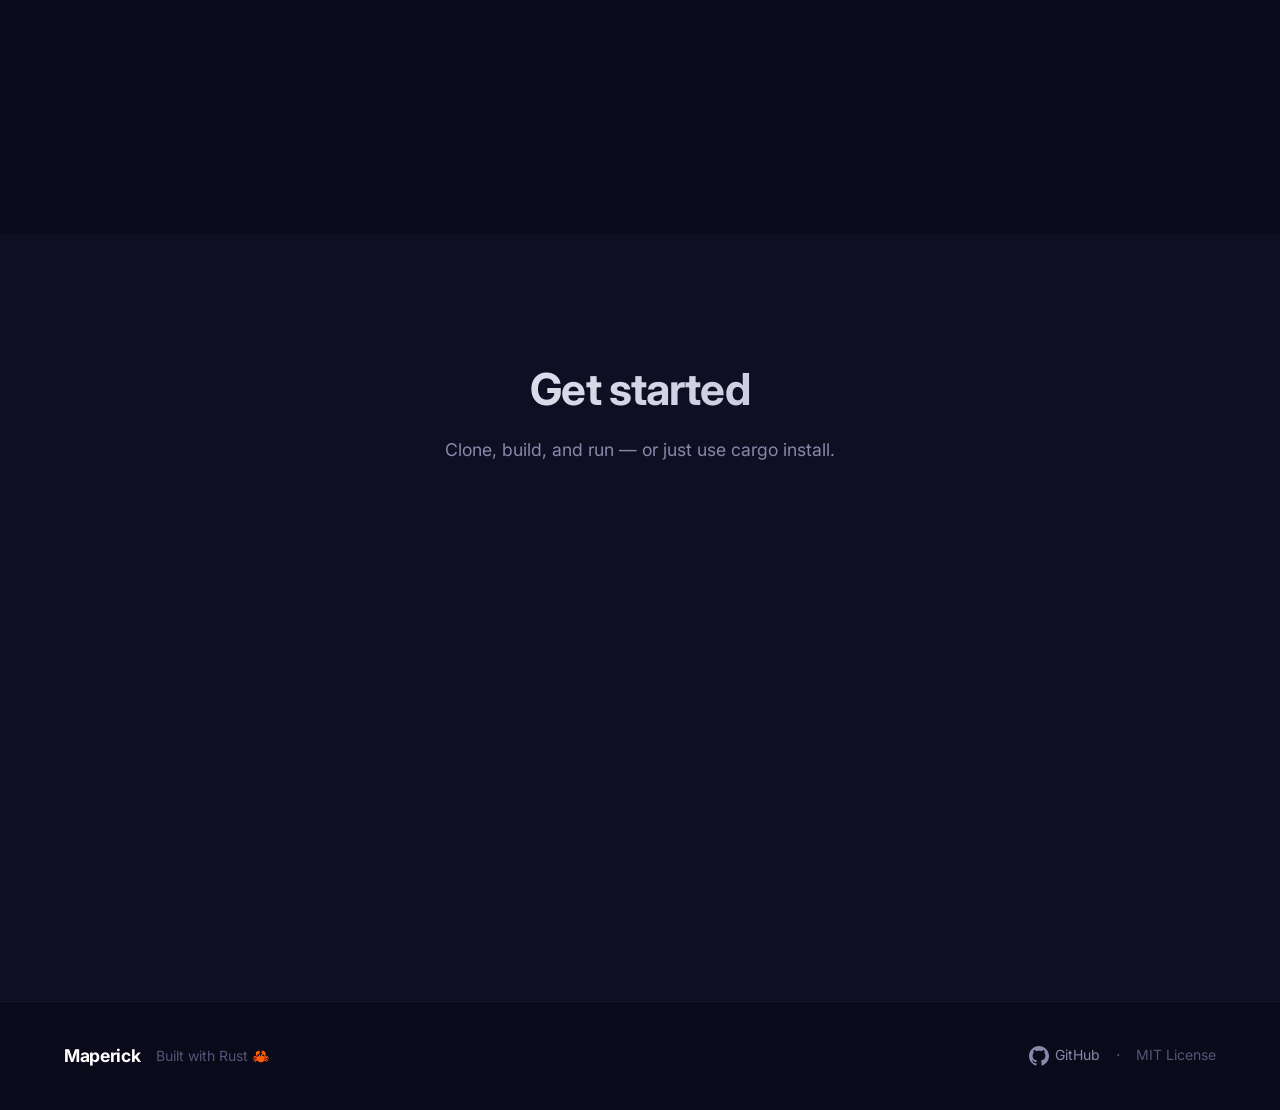
==== commit 17a8a2ff: "Add interactive presentation for Maperick - Add web-presenter based presentation at /presentation - " ====
--- a/docs/index.html
+++ b/docs/index.html
@@ -43,6 +43,13 @@
             <line x1="12" y1="15" x2="12" y2="3"></line>
           </svg>
           Download
+        </a>
+        <a href="presentation/" class="header-nav__link header-nav__presentation">
+          <svg width="16" height="16" viewBox="0 0 24 24" fill="none" stroke="currentColor" stroke-width="2" stroke-linecap="round" stroke-linejoin="round">
+            <polygon points="23 7 16 12 23 17 23 7"></polygon>
+            <rect x="1" y="5" width="15" height="14" rx="2" ry="2"></rect>
+          </svg>
+          Presentation
         </a>
         <a href="https://github.com/schlunsen/maperick" class="header-nav__link header-nav__github" target="_blank" rel="noopener noreferrer">
           <svg width="18" height="18" viewBox="0 0 24 24" fill="currentColor">
